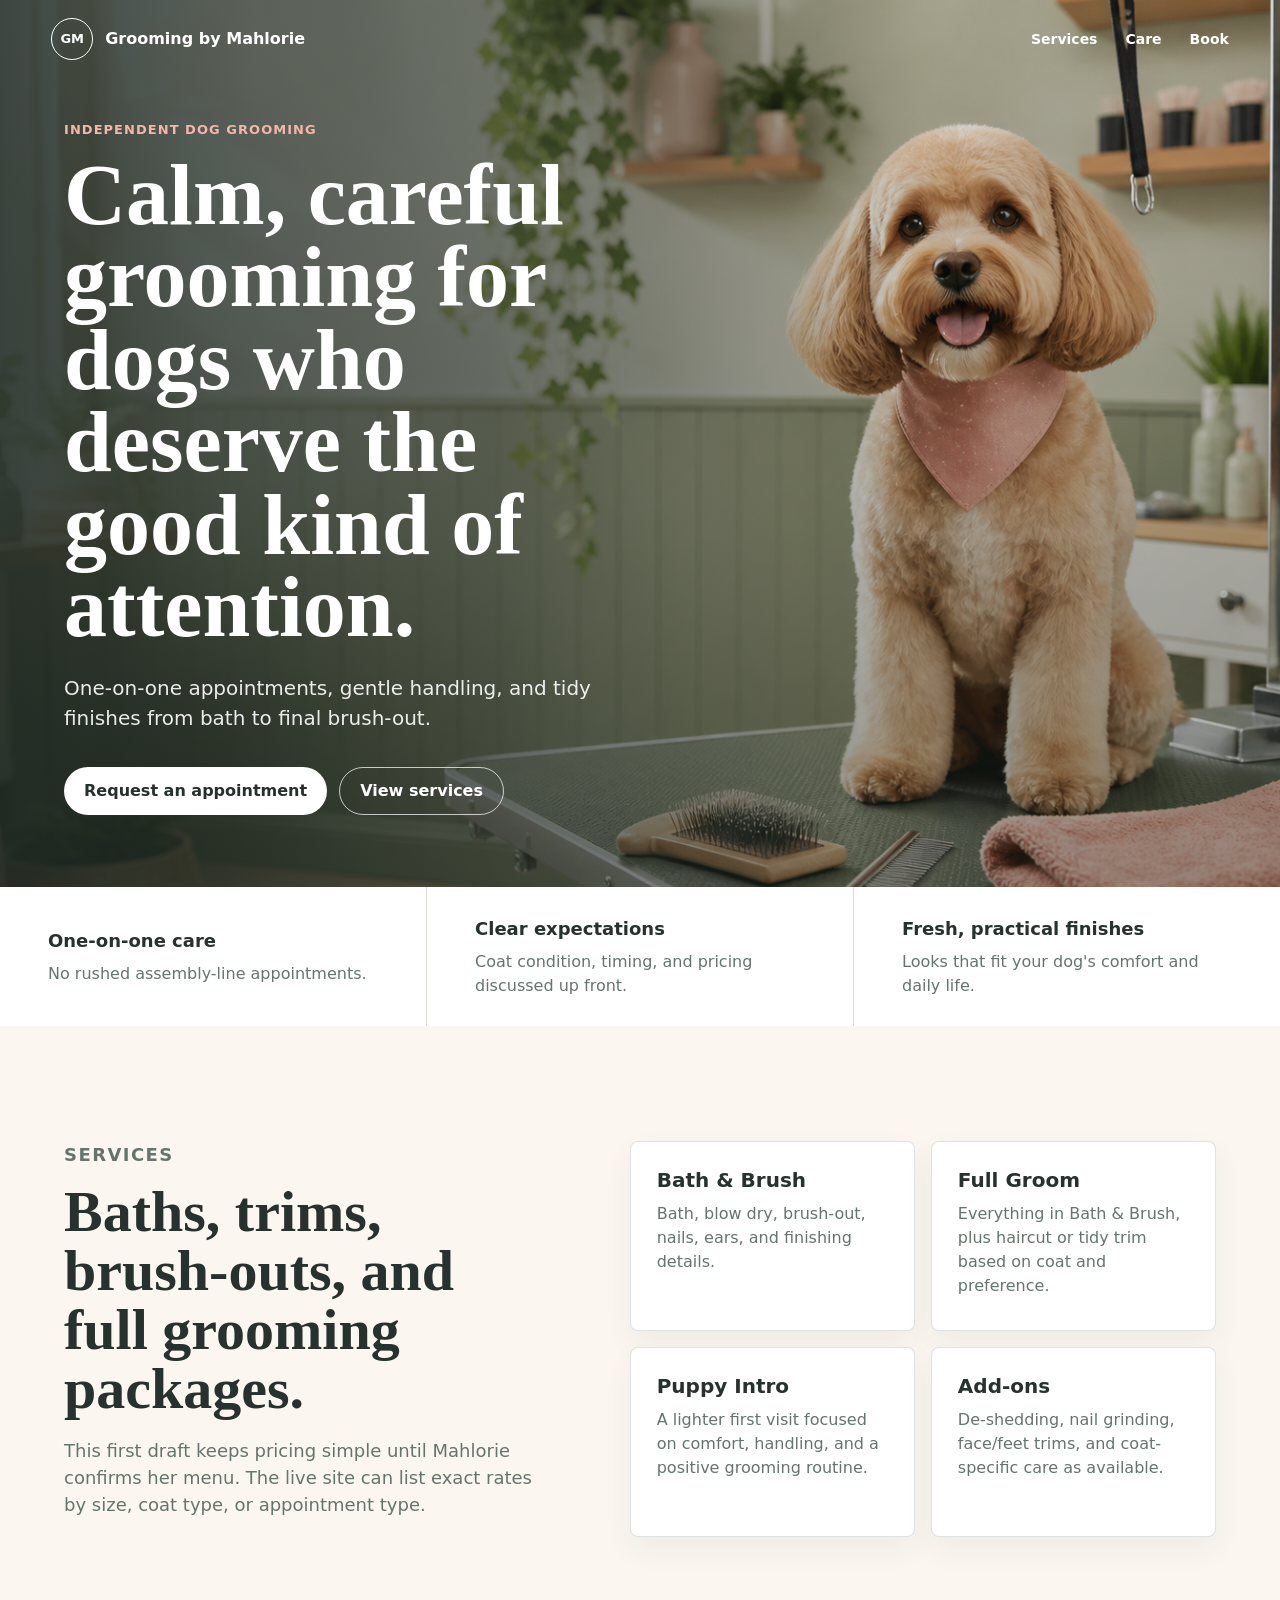
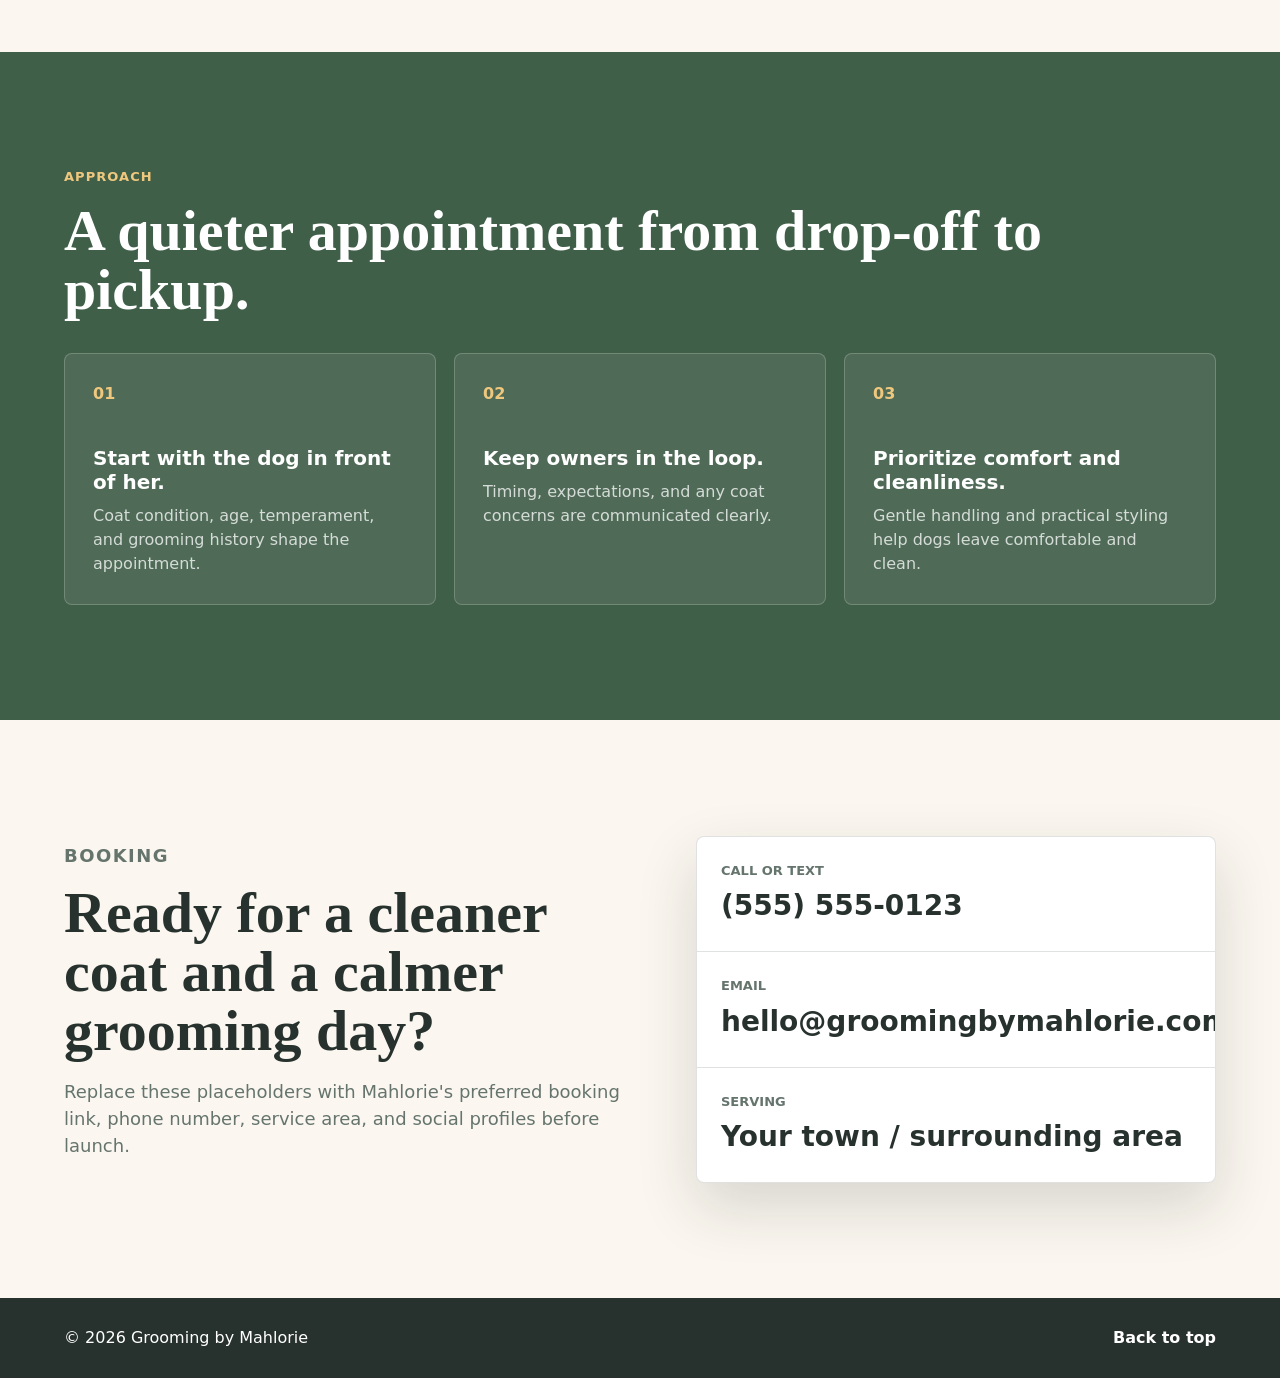
==== index.html @ b42f503f "Initial Grooming by Mahlorie site draft" ====
<!doctype html>
<html lang="en">
  <head>
    <meta charset="utf-8">
    <meta name="viewport" content="width=device-width, initial-scale=1">
    <title>Grooming by Mahlorie | Independent Dog Grooming</title>
    <meta
      name="description"
      content="Grooming by Mahlorie offers calm, one-on-one dog grooming with thoughtful care, clear communication, and fresh, tidy finishes."
    >
    <link rel="preload" href="assets/grooming-studio-hero.png" as="image">
    <link rel="stylesheet" href="styles.css">
  </head>
  <body>
    <header class="site-header" aria-label="Primary navigation">
      <a class="brand" href="#top" aria-label="Grooming by Mahlorie home">
        <span class="brand-mark">GM</span>
        <span>Grooming by Mahlorie</span>
      </a>
      <nav class="nav-links" aria-label="Site sections">
        <a href="#services">Services</a>
        <a href="#care">Care</a>
        <a href="#contact">Book</a>
      </nav>
    </header>

    <main id="top">
      <section class="hero" aria-labelledby="hero-title">
        <img class="hero-image" src="assets/grooming-studio-hero.png" alt="A freshly groomed dog in a bright grooming studio">
        <div class="hero-overlay" aria-hidden="true"></div>
        <div class="hero-content">
          <p class="eyebrow">Independent dog grooming</p>
          <h1 id="hero-title">Calm, careful grooming for dogs who deserve the good kind of attention.</h1>
          <p class="hero-copy">
            One-on-one appointments, gentle handling, and tidy finishes from bath to final brush-out.
          </p>
          <div class="hero-actions">
            <a class="button primary" href="#contact">Request an appointment</a>
            <a class="button secondary" href="#services">View services</a>
          </div>
        </div>
      </section>

      <section class="intro" aria-label="Business highlights">
        <div>
          <strong>One-on-one care</strong>
          <span>No rushed assembly-line appointments.</span>
        </div>
        <div>
          <strong>Clear expectations</strong>
          <span>Coat condition, timing, and pricing discussed up front.</span>
        </div>
        <div>
          <strong>Fresh, practical finishes</strong>
          <span>Looks that fit your dog's comfort and daily life.</span>
        </div>
      </section>

      <section class="section split" id="services" aria-labelledby="services-title">
        <div class="section-copy">
          <p class="eyebrow">Services</p>
          <h2 id="services-title">Baths, trims, brush-outs, and full grooming packages.</h2>
          <p>
            This first draft keeps pricing simple until Mahlorie confirms her menu. The live site can list
            exact rates by size, coat type, or appointment type.
          </p>
        </div>
        <div class="service-list" aria-label="Service options">
          <article>
            <h3>Bath & Brush</h3>
            <p>Bath, blow dry, brush-out, nails, ears, and finishing details.</p>
          </article>
          <article>
            <h3>Full Groom</h3>
            <p>Everything in Bath & Brush, plus haircut or tidy trim based on coat and preference.</p>
          </article>
          <article>
            <h3>Puppy Intro</h3>
            <p>A lighter first visit focused on comfort, handling, and a positive grooming routine.</p>
          </article>
          <article>
            <h3>Add-ons</h3>
            <p>De-shedding, nail grinding, face/feet trims, and coat-specific care as available.</p>
          </article>
        </div>
      </section>

      <section class="section care-band" id="care" aria-labelledby="care-title">
        <div>
          <p class="eyebrow">Approach</p>
          <h2 id="care-title">A quieter appointment from drop-off to pickup.</h2>
        </div>
        <div class="care-grid">
          <article>
            <span>01</span>
            <h3>Start with the dog in front of her.</h3>
            <p>Coat condition, age, temperament, and grooming history shape the appointment.</p>
          </article>
          <article>
            <span>02</span>
            <h3>Keep owners in the loop.</h3>
            <p>Timing, expectations, and any coat concerns are communicated clearly.</p>
          </article>
          <article>
            <span>03</span>
            <h3>Prioritize comfort and cleanliness.</h3>
            <p>Gentle handling and practical styling help dogs leave comfortable and clean.</p>
          </article>
        </div>
      </section>

      <section class="section contact-section" id="contact" aria-labelledby="contact-title">
        <div class="contact-copy">
          <p class="eyebrow">Booking</p>
          <h2 id="contact-title">Ready for a cleaner coat and a calmer grooming day?</h2>
          <p>
            Replace these placeholders with Mahlorie's preferred booking link, phone number, service area,
            and social profiles before launch.
          </p>
        </div>
        <div class="contact-panel">
          <a class="contact-link" href="tel:+15555550123">
            <span>Call or text</span>
            <strong>(555) 555-0123</strong>
          </a>
          <a class="contact-link" href="mailto:hello@groomingbymahlorie.com">
            <span>Email</span>
            <strong>hello@groomingbymahlorie.com</strong>
          </a>
          <div class="contact-link">
            <span>Serving</span>
            <strong>Your town / surrounding area</strong>
          </div>
        </div>
      </section>
    </main>

    <footer class="site-footer">
      <span>&copy; <span id="year"></span> Grooming by Mahlorie</span>
      <a href="#top">Back to top</a>
    </footer>

    <script src="script.js"></script>
  </body>
</html>
---- styles.css ----
:root {
  --ink: #27312d;
  --muted: #65746d;
  --paper: #fbf7f0;
  --panel: #ffffff;
  --sage: #708b75;
  --sage-dark: #405f49;
  --rose: #c98578;
  --gold: #d0a85f;
  --line: rgba(39, 49, 45, 0.14);
  --shadow: 0 24px 60px rgba(28, 39, 33, 0.16);
}

* {
  box-sizing: border-box;
}

html {
  scroll-behavior: smooth;
}

body {
  margin: 0;
  color: var(--ink);
  background: var(--paper);
  font-family: Inter, ui-sans-serif, system-ui, -apple-system, BlinkMacSystemFont, "Segoe UI", sans-serif;
  line-height: 1.5;
}

a {
  color: inherit;
}

.site-header {
  position: fixed;
  z-index: 10;
  top: 0;
  left: 0;
  right: 0;
  display: flex;
  align-items: center;
  justify-content: space-between;
  gap: 24px;
  padding: 18px clamp(18px, 4vw, 56px);
  color: #fff;
  transition: background 180ms ease, color 180ms ease, box-shadow 180ms ease;
}

.site-header.scrolled {
  color: var(--ink);
  background: rgba(251, 247, 240, 0.94);
  box-shadow: 0 10px 28px rgba(39, 49, 45, 0.08);
  backdrop-filter: blur(14px);
}

.brand {
  display: inline-flex;
  align-items: center;
  gap: 12px;
  min-width: 0;
  font-weight: 800;
  text-decoration: none;
}

.brand-mark {
  display: grid;
  width: 42px;
  height: 42px;
  place-items: center;
  border: 1px solid currentColor;
  border-radius: 50%;
  font-size: 13px;
  letter-spacing: 0;
}

.nav-links {
  display: flex;
  gap: clamp(12px, 3vw, 28px);
  font-size: 14px;
  font-weight: 700;
}

.nav-links a {
  text-decoration: none;
}

.hero {
  position: relative;
  display: grid;
  min-height: 88svh;
  overflow: hidden;
  align-items: center;
  padding: 120px clamp(18px, 5vw, 72px) 72px;
}

.hero-image,
.hero-overlay {
  position: absolute;
  inset: 0;
}

.hero-image {
  width: 100%;
  height: 100%;
  object-fit: cover;
}

.hero-overlay {
  background:
    linear-gradient(90deg, rgba(31, 42, 36, 0.86) 0%, rgba(31, 42, 36, 0.58) 38%, rgba(31, 42, 36, 0.08) 72%),
    linear-gradient(0deg, rgba(31, 42, 36, 0.36), rgba(31, 42, 36, 0.04));
}

.hero-content {
  position: relative;
  max-width: 690px;
  color: #fff;
}

.eyebrow {
  margin: 0 0 14px;
  color: var(--rose);
  font-size: 13px;
  font-weight: 900;
  letter-spacing: 0.08em;
  text-transform: uppercase;
}

.hero .eyebrow {
  color: #f3b7a8;
}

h1,
h2,
h3,
p {
  overflow-wrap: anywhere;
}

h1 {
  margin: 0;
  max-width: 12ch;
  font-family: Georgia, "Times New Roman", serif;
  font-size: clamp(46px, 8vw, 86px);
  line-height: 0.96;
  letter-spacing: 0;
}

h2 {
  margin: 0;
  font-family: Georgia, "Times New Roman", serif;
  font-size: clamp(34px, 5vw, 58px);
  line-height: 1.02;
  letter-spacing: 0;
}

h3 {
  margin: 0 0 10px;
  font-size: 20px;
  line-height: 1.2;
}

.hero-copy {
  max-width: 540px;
  margin: 24px 0 0;
  color: rgba(255, 255, 255, 0.9);
  font-size: 20px;
}

.hero-actions {
  display: flex;
  flex-wrap: wrap;
  gap: 12px;
  margin-top: 34px;
}

.button {
  display: inline-flex;
  min-height: 48px;
  align-items: center;
  justify-content: center;
  border-radius: 999px;
  padding: 0 20px;
  font-weight: 900;
  text-decoration: none;
}

.button.primary {
  color: #26312d;
  background: #fff;
}

.button.secondary {
  border: 1px solid rgba(255, 255, 255, 0.72);
  color: #fff;
}

.intro {
  display: grid;
  grid-template-columns: repeat(3, 1fr);
  gap: 1px;
  background: var(--line);
}

.intro div {
  display: grid;
  gap: 8px;
  min-height: 138px;
  align-content: center;
  padding: 28px clamp(18px, 4vw, 48px);
  background: var(--panel);
}

.intro strong {
  font-size: 18px;
}

.intro span {
  color: var(--muted);
}

.section {
  padding: clamp(64px, 9vw, 120px) clamp(18px, 5vw, 72px);
}

.split {
  display: grid;
  grid-template-columns: minmax(0, 0.9fr) minmax(320px, 1.1fr);
  gap: clamp(34px, 7vw, 86px);
  align-items: start;
}

.section-copy {
  position: sticky;
  top: 110px;
}

.section-copy p,
.contact-copy p {
  max-width: 620px;
  color: var(--muted);
  font-size: 18px;
}

.service-list {
  display: grid;
  grid-template-columns: repeat(2, minmax(0, 1fr));
  gap: 16px;
}

.service-list article {
  min-height: 190px;
  padding: 26px;
  border: 1px solid var(--line);
  border-radius: 8px;
  background: #fff;
  box-shadow: 0 12px 30px rgba(39, 49, 45, 0.06);
}

.service-list p,
.care-grid p {
  margin: 0;
  color: var(--muted);
}

.care-band {
  color: #fff;
  background: var(--sage-dark);
}

.care-band .eyebrow {
  color: #f0c87d;
}

.care-grid {
  display: grid;
  grid-template-columns: repeat(3, minmax(0, 1fr));
  gap: 18px;
  margin-top: 34px;
}

.care-grid article {
  min-height: 240px;
  padding: 28px;
  border: 1px solid rgba(255, 255, 255, 0.2);
  border-radius: 8px;
  background: rgba(255, 255, 255, 0.08);
}

.care-grid span {
  display: block;
  margin-bottom: 40px;
  color: #f0c87d;
  font-weight: 900;
}

.care-grid p {
  color: rgba(255, 255, 255, 0.76);
}

.contact-section {
  display: grid;
  grid-template-columns: minmax(0, 1fr) minmax(320px, 520px);
  gap: clamp(28px, 6vw, 74px);
  align-items: center;
}

.contact-panel {
  display: grid;
  overflow: hidden;
  border: 1px solid var(--line);
  border-radius: 8px;
  background: #fff;
  box-shadow: var(--shadow);
}

.contact-link {
  display: grid;
  gap: 5px;
  padding: 24px;
  text-decoration: none;
}

.contact-link + .contact-link {
  border-top: 1px solid var(--line);
}

.contact-link span {
  color: var(--muted);
  font-size: 13px;
  font-weight: 900;
  text-transform: uppercase;
}

.contact-link strong {
  font-size: clamp(20px, 3vw, 28px);
}

.site-footer {
  display: flex;
  justify-content: space-between;
  gap: 18px;
  padding: 28px clamp(18px, 5vw, 72px);
  color: #fff;
  background: var(--ink);
}

.site-footer a {
  font-weight: 800;
  text-decoration: none;
}

@media (max-width: 820px) {
  .site-header {
    align-items: flex-start;
  }

  .brand span:last-child {
    max-width: 170px;
  }

  .nav-links {
    gap: 12px;
  }

  .hero {
    min-height: 84svh;
  }

  .hero-overlay {
    background: linear-gradient(90deg, rgba(31, 42, 36, 0.9), rgba(31, 42, 36, 0.45));
  }

  h1 {
    max-width: 10ch;
  }

  .intro,
  .split,
  .service-list,
  .care-grid,
  .contact-section {
    grid-template-columns: 1fr;
  }

  .section-copy {
    position: static;
  }
}

@media (max-width: 560px) {
  .site-header {
    padding: 14px 16px;
  }

  .nav-links {
    display: none;
  }

  .hero {
    padding: 112px 18px 54px;
  }

  .hero-copy {
    font-size: 18px;
  }

  .button {
    width: 100%;
  }

  .intro div,
  .section,
  .service-list article,
  .care-grid article,
  .contact-link {
    padding-left: 18px;
    padding-right: 18px;
  }

  .site-footer {
    flex-direction: column;
  }
}
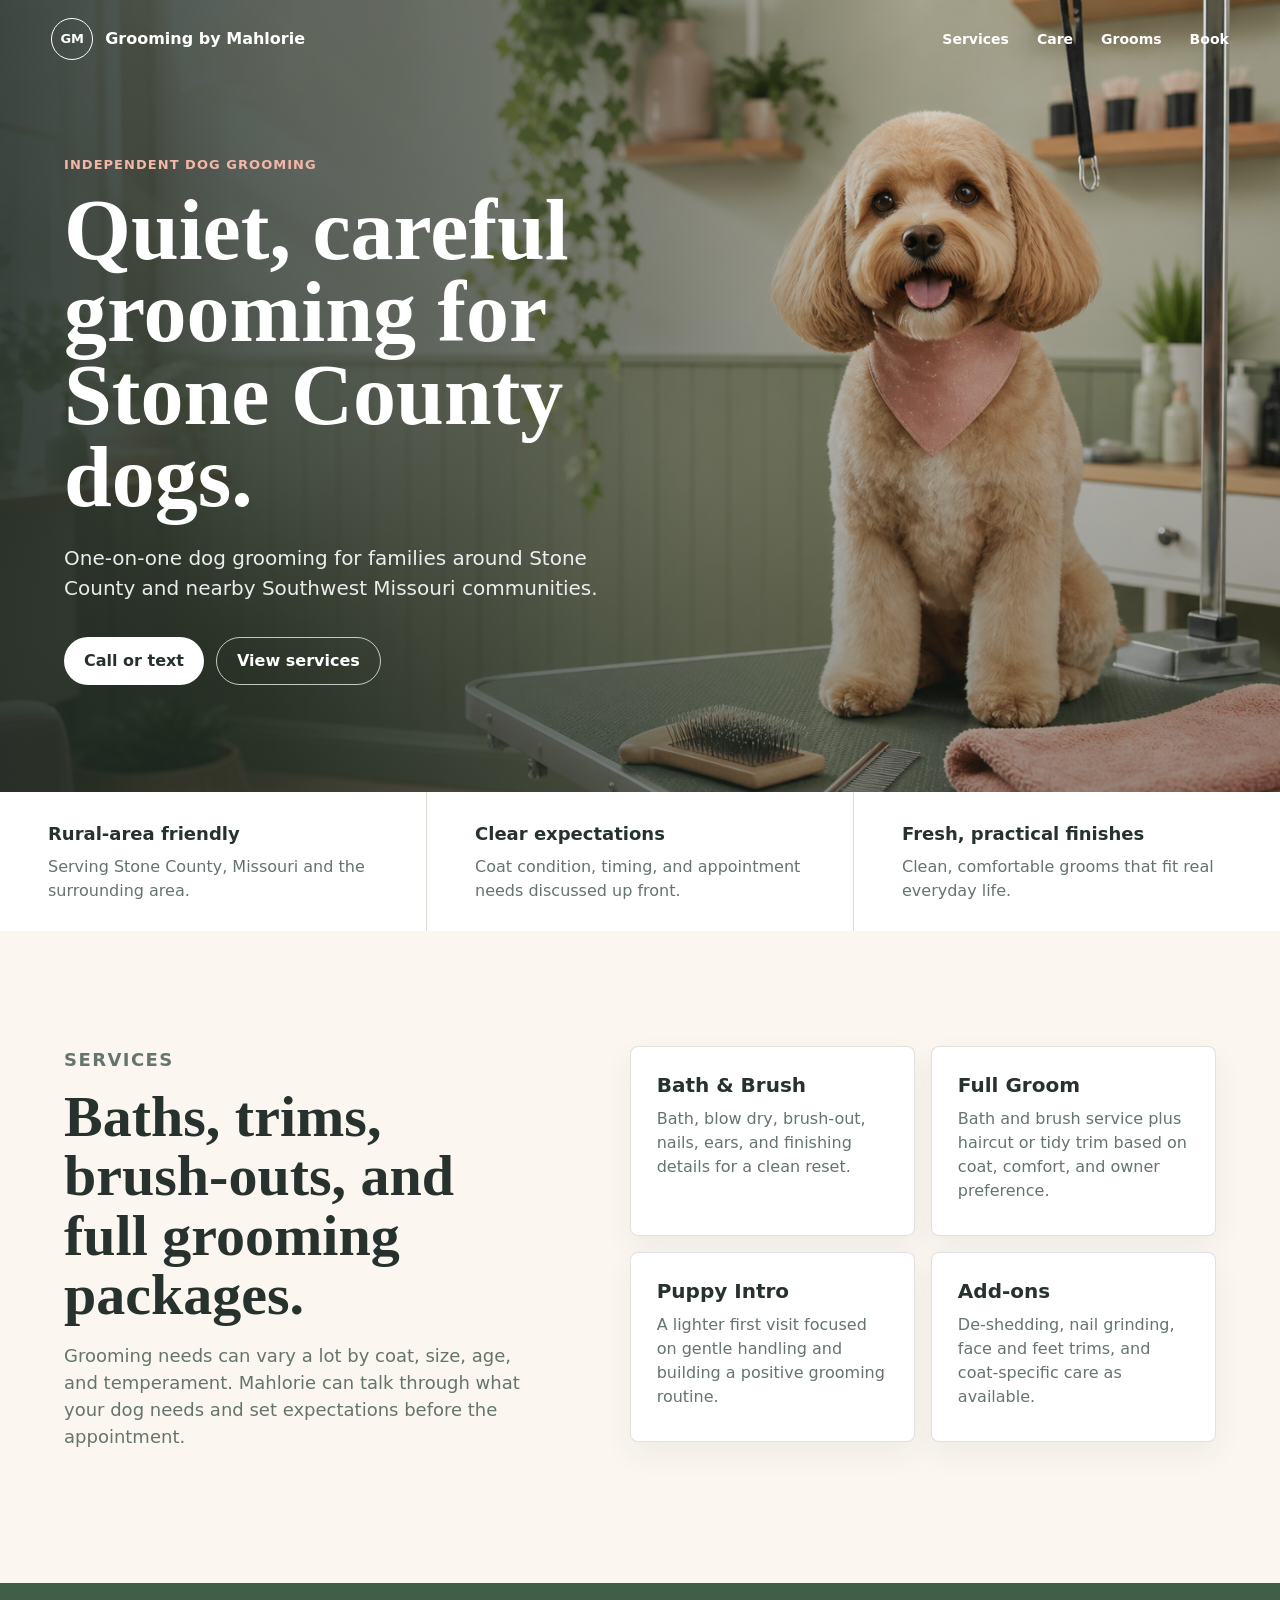
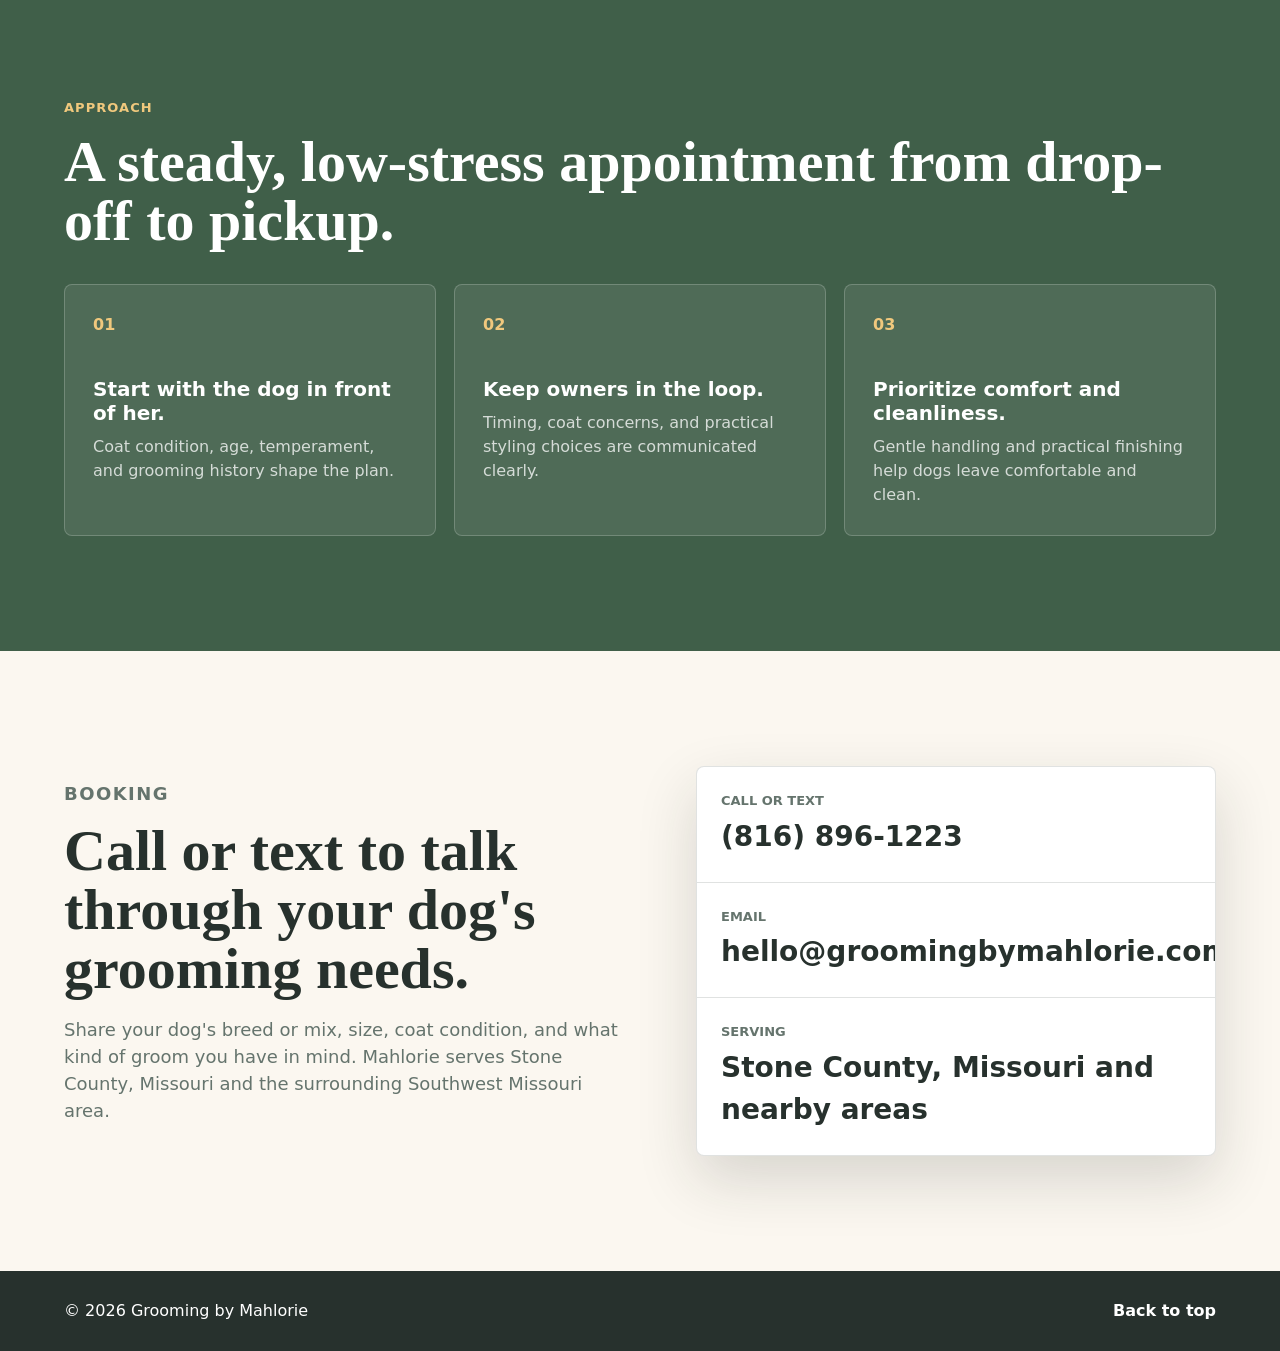
==== commit 0e58d6e7: "Localize grooming site copy and add gallery page" ====
--- a/index.html
+++ b/index.html
@@ -6,7 +6,7 @@
     <title>Grooming by Mahlorie | Independent Dog Grooming</title>
     <meta
       name="description"
-      content="Grooming by Mahlorie offers calm, one-on-one dog grooming with thoughtful care, clear communication, and fresh, tidy finishes."
+      content="Grooming by Mahlorie offers calm, one-on-one dog grooming for Stone County, Missouri and the surrounding Southwest Missouri area."
     >
     <link rel="preload" href="assets/grooming-studio-hero.png" as="image">
     <link rel="stylesheet" href="styles.css">
@@ -20,6 +20,7 @@
       <nav class="nav-links" aria-label="Site sections">
         <a href="#services">Services</a>
         <a href="#care">Care</a>
+        <a href="gallery.html">Grooms</a>
         <a href="#contact">Book</a>
       </nav>
     </header>
@@ -30,12 +31,12 @@
         <div class="hero-overlay" aria-hidden="true"></div>
         <div class="hero-content">
           <p class="eyebrow">Independent dog grooming</p>
-          <h1 id="hero-title">Calm, careful grooming for dogs who deserve the good kind of attention.</h1>
+          <h1 id="hero-title">Quiet, careful grooming for Stone County dogs.</h1>
           <p class="hero-copy">
-            One-on-one appointments, gentle handling, and tidy finishes from bath to final brush-out.
+            One-on-one dog grooming for families around Stone County and nearby Southwest Missouri communities.
           </p>
           <div class="hero-actions">
-            <a class="button primary" href="#contact">Request an appointment</a>
+            <a class="button primary" href="tel:+18168961223">Call or text</a>
             <a class="button secondary" href="#services">View services</a>
           </div>
         </div>
@@ -43,16 +44,16 @@
 
       <section class="intro" aria-label="Business highlights">
         <div>
-          <strong>One-on-one care</strong>
-          <span>No rushed assembly-line appointments.</span>
+          <strong>Rural-area friendly</strong>
+          <span>Serving Stone County, Missouri and the surrounding area.</span>
         </div>
         <div>
           <strong>Clear expectations</strong>
-          <span>Coat condition, timing, and pricing discussed up front.</span>
+          <span>Coat condition, timing, and appointment needs discussed up front.</span>
         </div>
         <div>
           <strong>Fresh, practical finishes</strong>
-          <span>Looks that fit your dog's comfort and daily life.</span>
+          <span>Clean, comfortable grooms that fit real everyday life.</span>
         </div>
       </section>
 
@@ -61,26 +62,26 @@
           <p class="eyebrow">Services</p>
           <h2 id="services-title">Baths, trims, brush-outs, and full grooming packages.</h2>
           <p>
-            This first draft keeps pricing simple until Mahlorie confirms her menu. The live site can list
-            exact rates by size, coat type, or appointment type.
+            Grooming needs can vary a lot by coat, size, age, and temperament. Mahlorie can talk through
+            what your dog needs and set expectations before the appointment.
           </p>
         </div>
         <div class="service-list" aria-label="Service options">
           <article>
             <h3>Bath & Brush</h3>
-            <p>Bath, blow dry, brush-out, nails, ears, and finishing details.</p>
+            <p>Bath, blow dry, brush-out, nails, ears, and finishing details for a clean reset.</p>
           </article>
           <article>
             <h3>Full Groom</h3>
-            <p>Everything in Bath & Brush, plus haircut or tidy trim based on coat and preference.</p>
+            <p>Bath and brush service plus haircut or tidy trim based on coat, comfort, and owner preference.</p>
           </article>
           <article>
             <h3>Puppy Intro</h3>
-            <p>A lighter first visit focused on comfort, handling, and a positive grooming routine.</p>
+            <p>A lighter first visit focused on gentle handling and building a positive grooming routine.</p>
           </article>
           <article>
             <h3>Add-ons</h3>
-            <p>De-shedding, nail grinding, face/feet trims, and coat-specific care as available.</p>
+            <p>De-shedding, nail grinding, face and feet trims, and coat-specific care as available.</p>
           </article>
         </div>
       </section>
@@ -88,23 +89,23 @@
       <section class="section care-band" id="care" aria-labelledby="care-title">
         <div>
           <p class="eyebrow">Approach</p>
-          <h2 id="care-title">A quieter appointment from drop-off to pickup.</h2>
+          <h2 id="care-title">A steady, low-stress appointment from drop-off to pickup.</h2>
         </div>
         <div class="care-grid">
           <article>
             <span>01</span>
             <h3>Start with the dog in front of her.</h3>
-            <p>Coat condition, age, temperament, and grooming history shape the appointment.</p>
+            <p>Coat condition, age, temperament, and grooming history shape the plan.</p>
           </article>
           <article>
             <span>02</span>
             <h3>Keep owners in the loop.</h3>
-            <p>Timing, expectations, and any coat concerns are communicated clearly.</p>
+            <p>Timing, coat concerns, and practical styling choices are communicated clearly.</p>
           </article>
           <article>
             <span>03</span>
             <h3>Prioritize comfort and cleanliness.</h3>
-            <p>Gentle handling and practical styling help dogs leave comfortable and clean.</p>
+            <p>Gentle handling and practical finishing help dogs leave comfortable and clean.</p>
           </article>
         </div>
       </section>
@@ -112,16 +113,16 @@
       <section class="section contact-section" id="contact" aria-labelledby="contact-title">
         <div class="contact-copy">
           <p class="eyebrow">Booking</p>
-          <h2 id="contact-title">Ready for a cleaner coat and a calmer grooming day?</h2>
+          <h2 id="contact-title">Call or text to talk through your dog's grooming needs.</h2>
           <p>
-            Replace these placeholders with Mahlorie's preferred booking link, phone number, service area,
-            and social profiles before launch.
+            Share your dog's breed or mix, size, coat condition, and what kind of groom you have in mind.
+            Mahlorie serves Stone County, Missouri and the surrounding Southwest Missouri area.
           </p>
         </div>
         <div class="contact-panel">
-          <a class="contact-link" href="tel:+15555550123">
+          <a class="contact-link" href="tel:+18168961223">
             <span>Call or text</span>
-            <strong>(555) 555-0123</strong>
+            <strong>(816) 896-1223</strong>
           </a>
           <a class="contact-link" href="mailto:hello@groomingbymahlorie.com">
             <span>Email</span>
@@ -129,7 +130,7 @@
           </a>
           <div class="contact-link">
             <span>Serving</span>
-            <strong>Your town / surrounding area</strong>
+            <strong>Stone County, Missouri and nearby areas</strong>
           </div>
         </div>
       </section>
--- a/styles.css
+++ b/styles.css
@@ -53,6 +53,13 @@
   backdrop-filter: blur(14px);
 }
 
+.page-header-nav {
+  position: sticky;
+  color: var(--ink);
+  background: rgba(251, 247, 240, 0.96);
+  box-shadow: 0 10px 28px rgba(39, 49, 45, 0.08);
+}
+
 .brand {
   display: inline-flex;
   align-items: center;
@@ -336,6 +343,57 @@
   font-size: clamp(20px, 3vw, 28px);
 }
 
+.page-hero {
+  padding: clamp(78px, 10vw, 132px) clamp(18px, 5vw, 72px) clamp(48px, 7vw, 86px);
+  background: #fff;
+}
+
+.page-hero h1 {
+  max-width: 13ch;
+  color: var(--ink);
+}
+
+.page-hero p {
+  max-width: 720px;
+  margin: 24px 0 0;
+  color: var(--muted);
+  font-size: 20px;
+}
+
+.gallery-section {
+  display: grid;
+  grid-template-columns: repeat(3, minmax(0, 1fr));
+  gap: 18px;
+}
+
+.gallery-placeholder {
+  min-height: 330px;
+  padding: 28px;
+  border: 1px solid var(--line);
+  border-radius: 8px;
+  background:
+    linear-gradient(145deg, rgba(112, 139, 117, 0.12), rgba(208, 168, 95, 0.12)),
+    #fff;
+  box-shadow: 0 12px 30px rgba(39, 49, 45, 0.06);
+}
+
+.gallery-placeholder span {
+  display: block;
+  margin-bottom: 92px;
+  color: var(--rose);
+  font-weight: 900;
+}
+
+.gallery-placeholder h2 {
+  font-family: Inter, ui-sans-serif, system-ui, -apple-system, BlinkMacSystemFont, "Segoe UI", sans-serif;
+  font-size: 24px;
+  line-height: 1.18;
+}
+
+.gallery-placeholder p {
+  color: var(--muted);
+}
+
 .site-footer {
   display: flex;
   justify-content: space-between;
@@ -379,7 +437,8 @@
   .split,
   .service-list,
   .care-grid,
-  .contact-section {
+  .contact-section,
+  .gallery-section {
     grid-template-columns: 1fr;
   }
 
@@ -413,6 +472,7 @@
   .section,
   .service-list article,
   .care-grid article,
+  .gallery-placeholder,
   .contact-link {
     padding-left: 18px;
     padding-right: 18px;
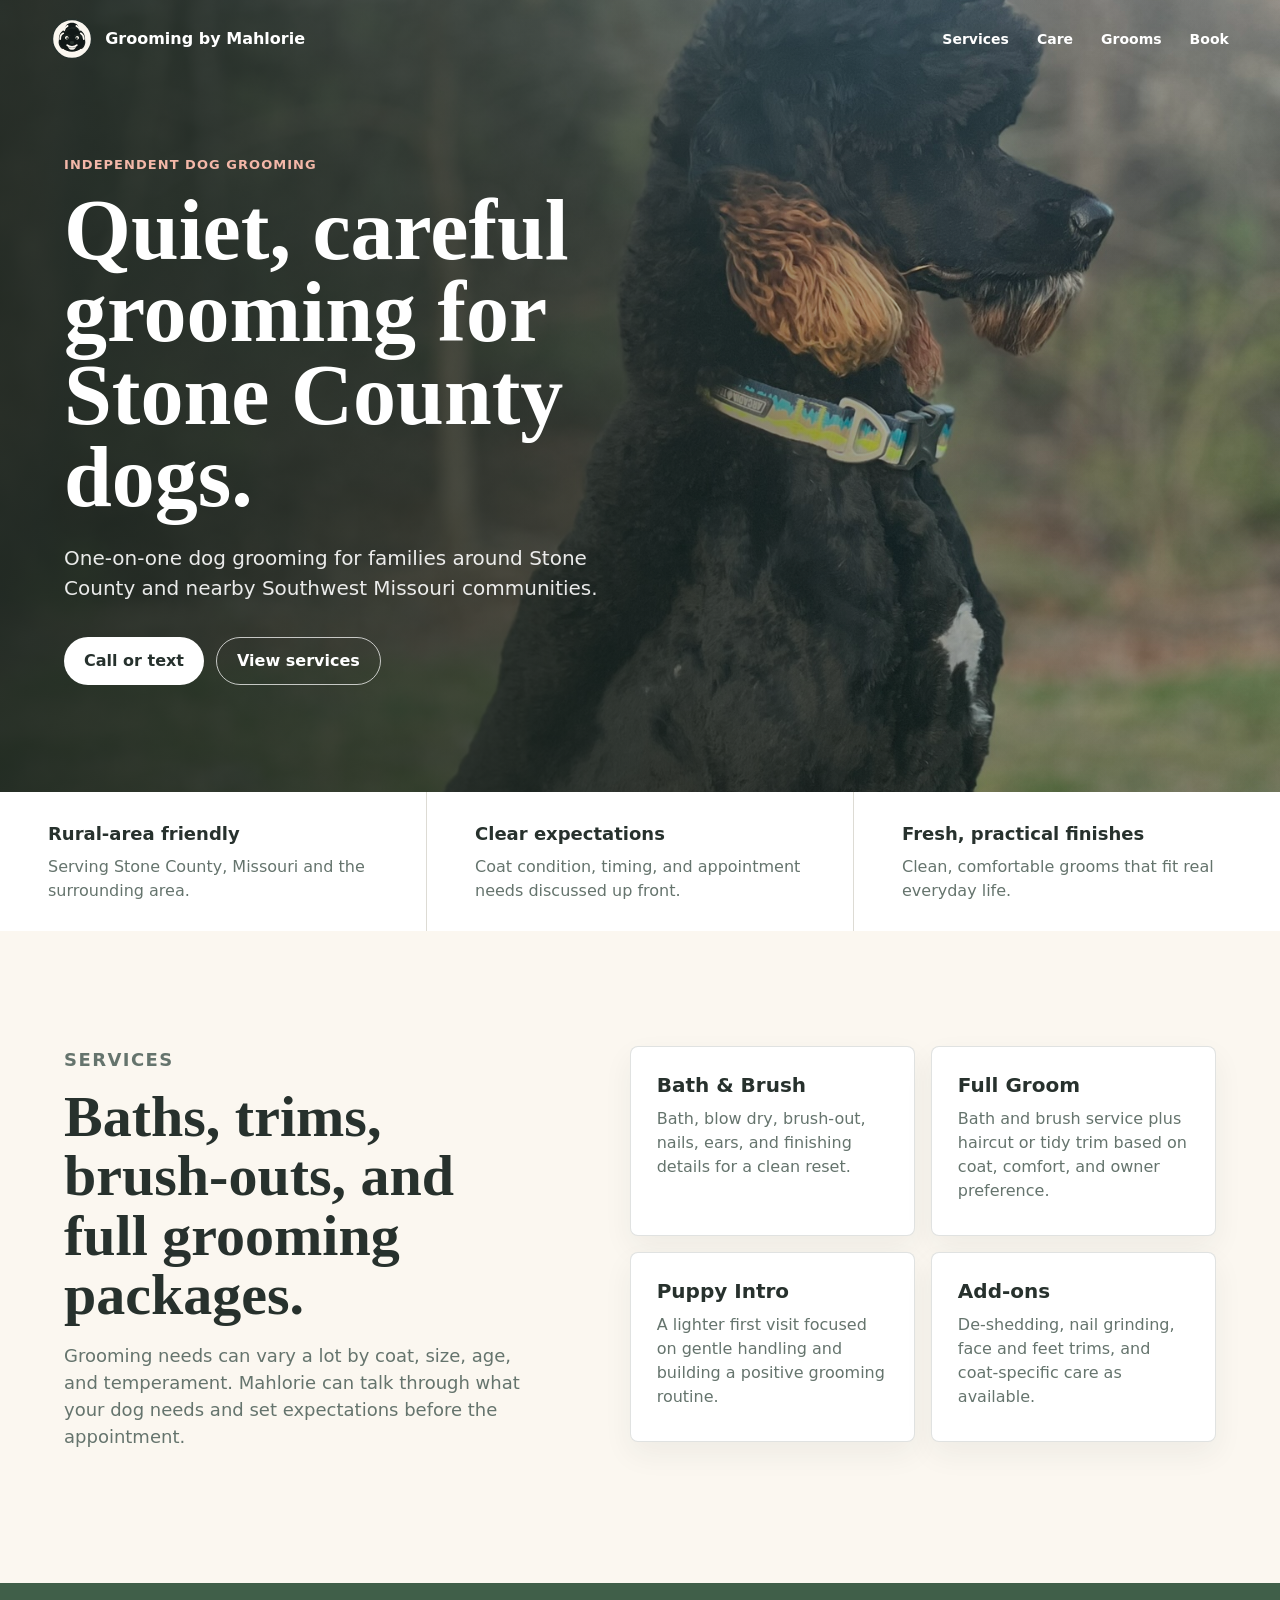
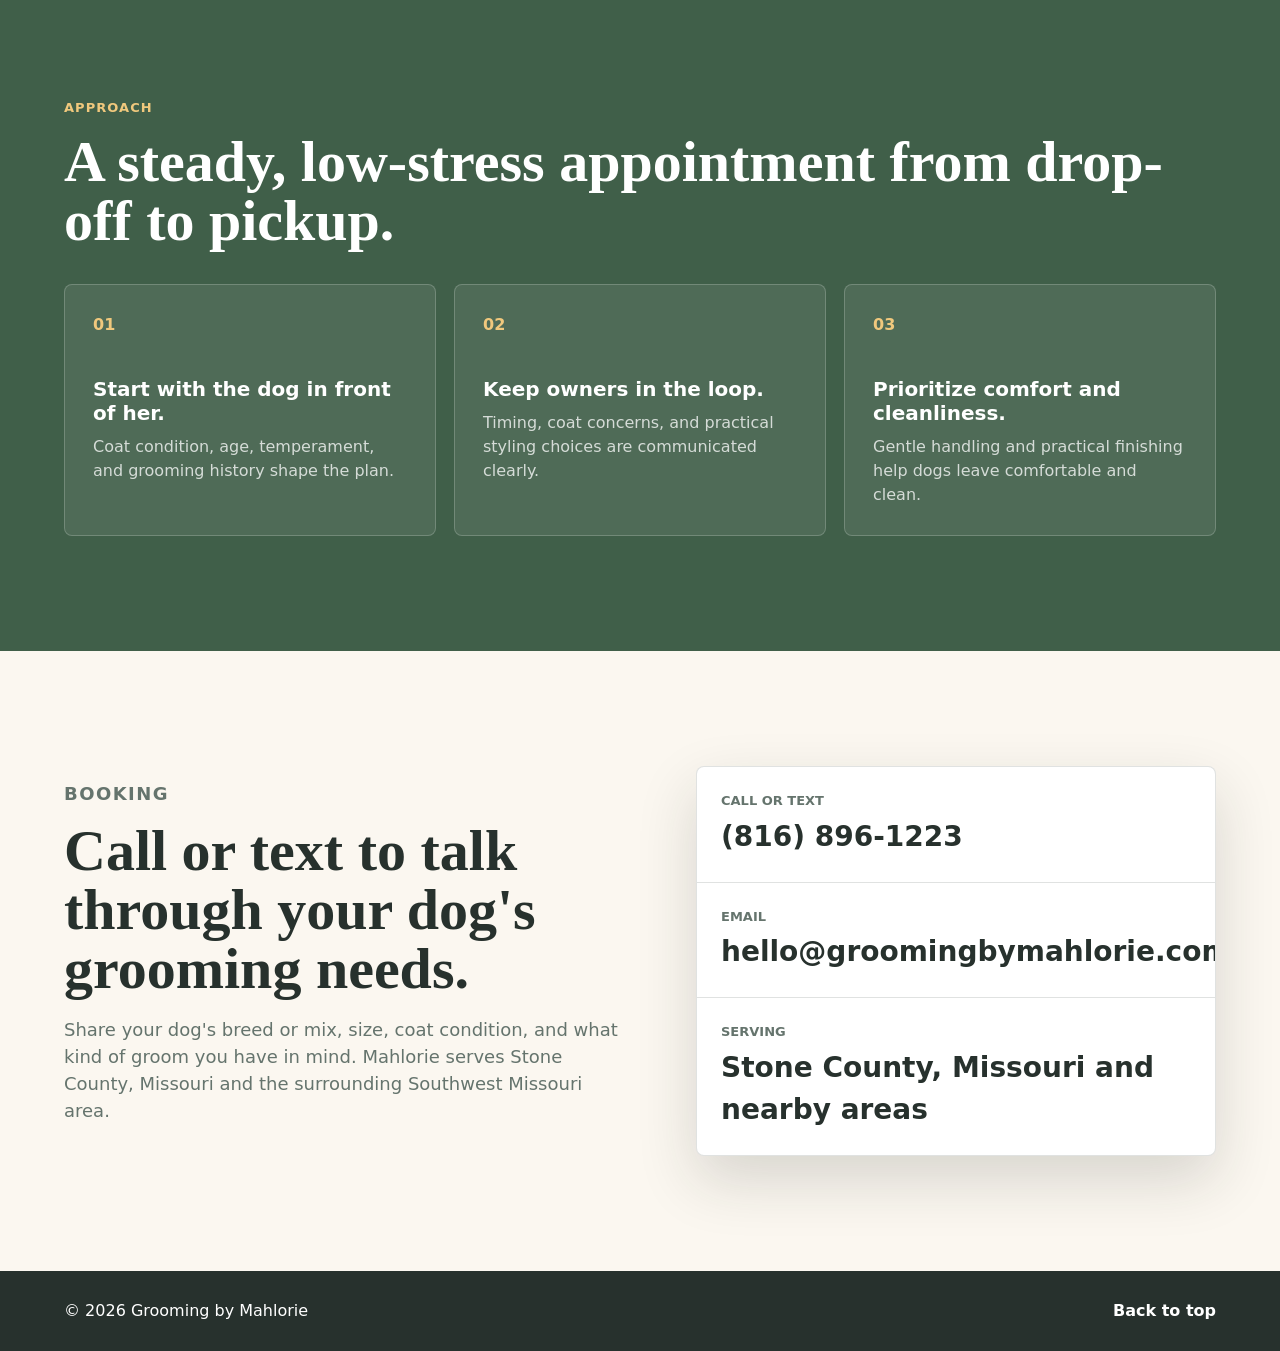
==== commit 956699ec: "Add Bo-inspired branding and starter gallery" ====
--- a/index.html
+++ b/index.html
@@ -8,13 +8,13 @@
       name="description"
       content="Grooming by Mahlorie offers calm, one-on-one dog grooming for Stone County, Missouri and the surrounding Southwest Missouri area."
     >
-    <link rel="preload" href="assets/grooming-studio-hero.png" as="image">
+    <link rel="preload" href="assets/photos/hero/bo-hero.jpeg" as="image">
     <link rel="stylesheet" href="styles.css">
   </head>
   <body>
     <header class="site-header" aria-label="Primary navigation">
       <a class="brand" href="#top" aria-label="Grooming by Mahlorie home">
-        <span class="brand-mark">GM</span>
+        <img class="brand-mark" src="assets/bo-mark.svg" alt="" width="48" height="48">
         <span>Grooming by Mahlorie</span>
       </a>
       <nav class="nav-links" aria-label="Site sections">
@@ -27,7 +27,7 @@
 
     <main id="top">
       <section class="hero" aria-labelledby="hero-title">
-        <img class="hero-image" src="assets/grooming-studio-hero.png" alt="A freshly groomed dog in a bright grooming studio">
+        <img class="hero-image bo-hero-image" src="assets/photos/hero/bo-hero.jpeg" alt="Bo, a black doodle with tan ears and a white beard, sitting outdoors">
         <div class="hero-overlay" aria-hidden="true"></div>
         <div class="hero-content">
           <p class="eyebrow">Independent dog grooming</p>
--- a/styles.css
+++ b/styles.css
@@ -70,14 +70,10 @@
 }
 
 .brand-mark {
-  display: grid;
   width: 42px;
   height: 42px;
-  place-items: center;
-  border: 1px solid currentColor;
+  display: block;
   border-radius: 50%;
-  font-size: 13px;
-  letter-spacing: 0;
 }
 
 .nav-links {
@@ -112,10 +108,14 @@
   object-fit: cover;
 }
 
+.bo-hero-image {
+  object-position: 68% 28%;
+}
+
 .hero-overlay {
   background:
-    linear-gradient(90deg, rgba(31, 42, 36, 0.86) 0%, rgba(31, 42, 36, 0.58) 38%, rgba(31, 42, 36, 0.08) 72%),
-    linear-gradient(0deg, rgba(31, 42, 36, 0.36), rgba(31, 42, 36, 0.04));
+    linear-gradient(90deg, rgba(28, 37, 31, 0.9) 0%, rgba(28, 37, 31, 0.7) 38%, rgba(28, 37, 31, 0.2) 72%),
+    linear-gradient(0deg, rgba(28, 37, 31, 0.34), rgba(28, 37, 31, 0.04));
 }
 
 .hero-content {
@@ -362,35 +362,48 @@
 
 .gallery-section {
   display: grid;
-  grid-template-columns: repeat(3, minmax(0, 1fr));
+  grid-template-columns: repeat(4, minmax(0, 1fr));
   gap: 18px;
 }
 
-.gallery-placeholder {
-  min-height: 330px;
-  padding: 28px;
+.gallery-card {
+  overflow: hidden;
   border: 1px solid var(--line);
   border-radius: 8px;
-  background:
-    linear-gradient(145deg, rgba(112, 139, 117, 0.12), rgba(208, 168, 95, 0.12)),
-    #fff;
+  background: #fff;
   box-shadow: 0 12px 30px rgba(39, 49, 45, 0.06);
 }
 
-.gallery-placeholder span {
+.gallery-card img {
   display: block;
-  margin-bottom: 92px;
+  width: 100%;
+  aspect-ratio: 4 / 5;
+  object-fit: cover;
+  object-position: center;
+}
+
+.gallery-card div {
+  padding: 22px;
+}
+
+.gallery-card span {
+  display: block;
+  margin-bottom: 10px;
   color: var(--rose);
+  font-size: 12px;
   font-weight: 900;
-}
-
-.gallery-placeholder h2 {
+  text-transform: uppercase;
+}
+
+.gallery-card h2 {
+  margin: 0 0 10px;
   font-family: Inter, ui-sans-serif, system-ui, -apple-system, BlinkMacSystemFont, "Segoe UI", sans-serif;
   font-size: 24px;
   line-height: 1.18;
 }
 
-.gallery-placeholder p {
+.gallery-card p {
+  margin: 0;
   color: var(--muted);
 }
 
@@ -426,7 +439,11 @@
   }
 
   .hero-overlay {
-    background: linear-gradient(90deg, rgba(31, 42, 36, 0.9), rgba(31, 42, 36, 0.45));
+    background: linear-gradient(90deg, rgba(28, 37, 31, 0.92), rgba(28, 37, 31, 0.55));
+  }
+
+  .bo-hero-image {
+    object-position: 58% 50%;
   }
 
   h1 {
@@ -472,7 +489,7 @@
   .section,
   .service-list article,
   .care-grid article,
-  .gallery-placeholder,
+  .gallery-card div,
   .contact-link {
     padding-left: 18px;
     padding-right: 18px;
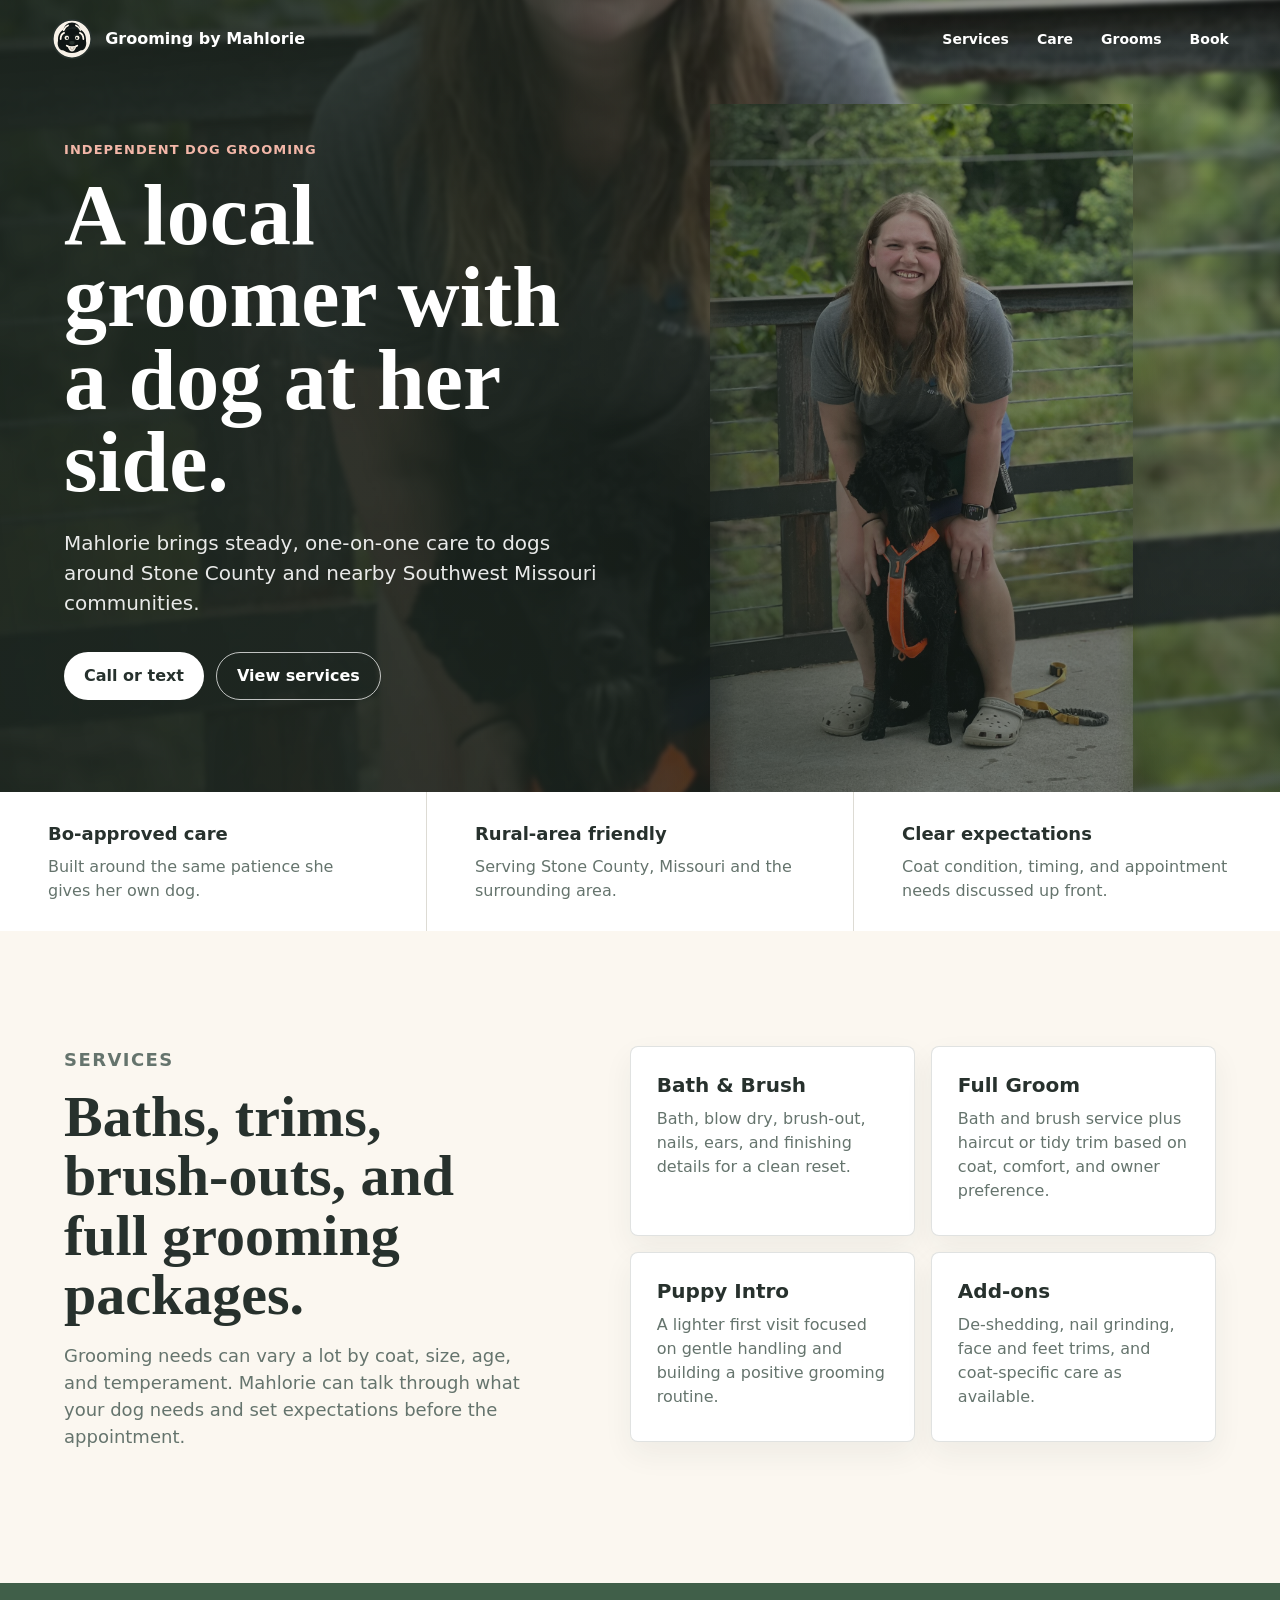
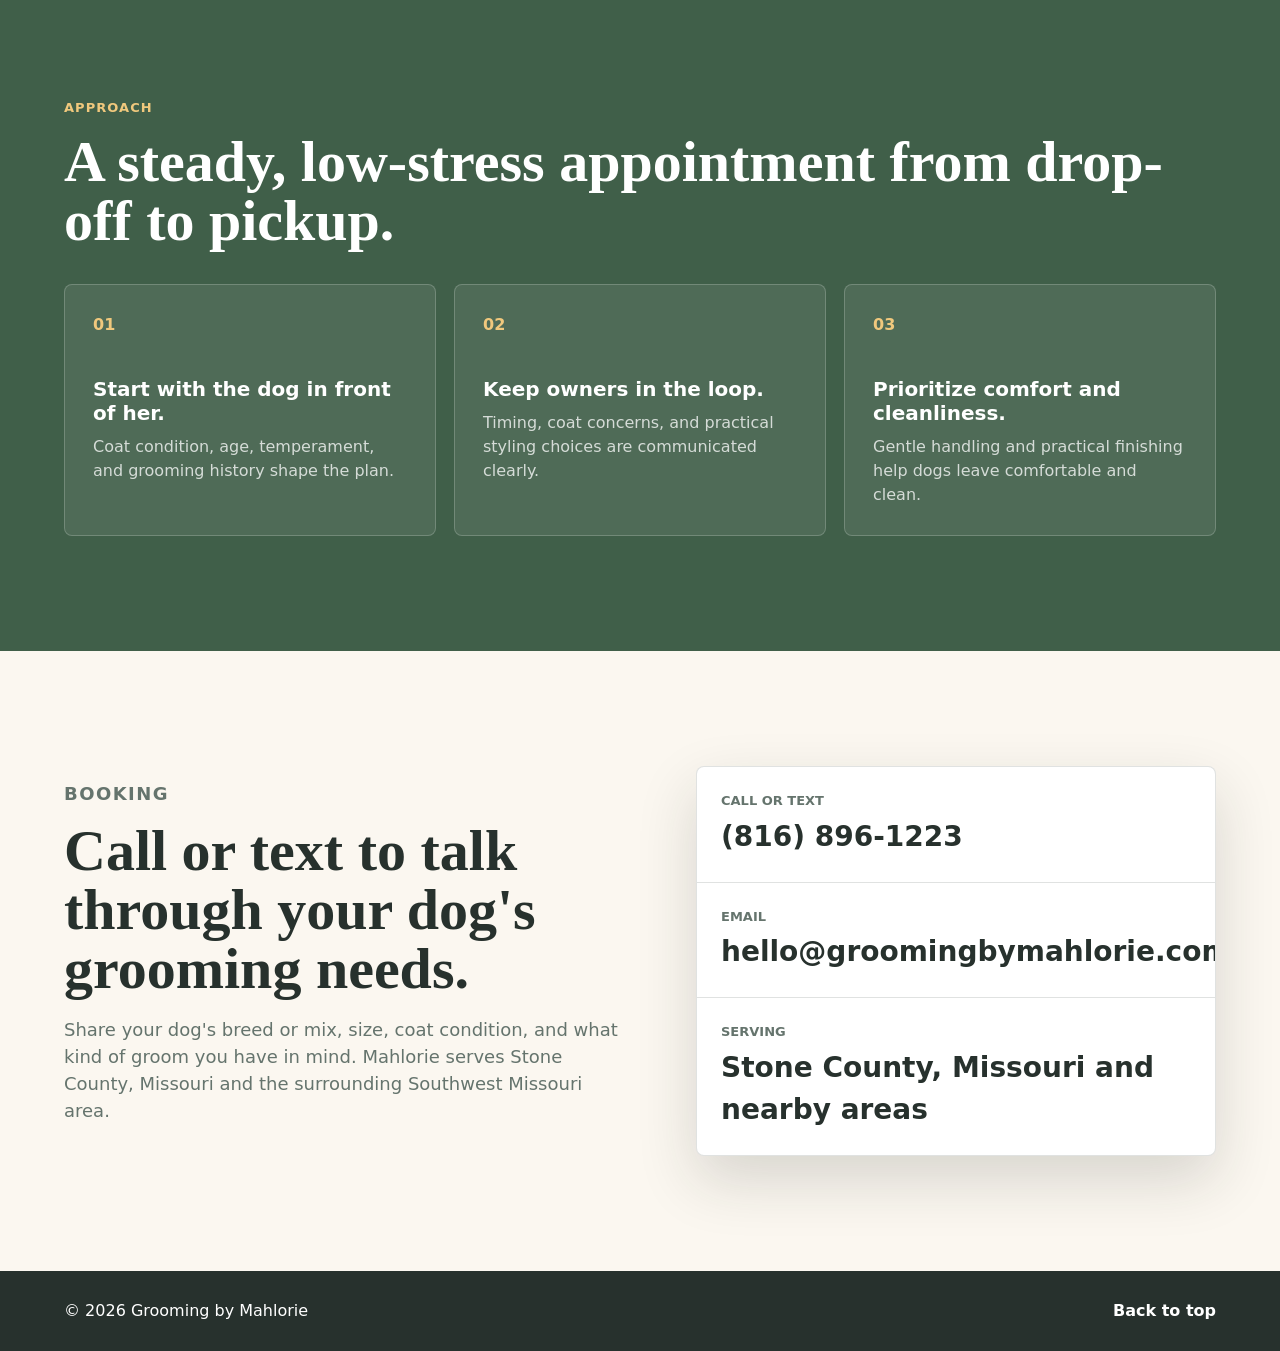
==== commit 5daf3184: "Refresh Bo hero gallery and logo concept" ====
--- a/index.html
+++ b/index.html
@@ -8,7 +8,7 @@
       name="description"
       content="Grooming by Mahlorie offers calm, one-on-one dog grooming for Stone County, Missouri and the surrounding Southwest Missouri area."
     >
-    <link rel="preload" href="assets/photos/hero/bo-hero.jpeg" as="image">
+    <link rel="preload" href="assets/photos/hero/mahlorie-bo-hero.jpeg" as="image">
     <link rel="stylesheet" href="styles.css">
   </head>
   <body>
@@ -27,13 +27,14 @@
 
     <main id="top">
       <section class="hero" aria-labelledby="hero-title">
-        <img class="hero-image bo-hero-image" src="assets/photos/hero/bo-hero.jpeg" alt="Bo, a black doodle with tan ears and a white beard, sitting outdoors">
+        <img class="hero-image bo-hero-image" src="assets/photos/hero/mahlorie-bo-hero.jpeg" alt="Mahlorie smiling with Bo, her black doodle sidekick, outdoors">
+        <img class="hero-focus-image" src="assets/photos/hero/mahlorie-bo-hero.jpeg" alt="" aria-hidden="true">
         <div class="hero-overlay" aria-hidden="true"></div>
         <div class="hero-content">
           <p class="eyebrow">Independent dog grooming</p>
-          <h1 id="hero-title">Quiet, careful grooming for Stone County dogs.</h1>
+          <h1 id="hero-title">A local groomer with a dog at her side.</h1>
           <p class="hero-copy">
-            One-on-one dog grooming for families around Stone County and nearby Southwest Missouri communities.
+            Mahlorie brings steady, one-on-one care to dogs around Stone County and nearby Southwest Missouri communities.
           </p>
           <div class="hero-actions">
             <a class="button primary" href="tel:+18168961223">Call or text</a>
@@ -44,16 +45,16 @@
 
       <section class="intro" aria-label="Business highlights">
         <div>
+          <strong>Bo-approved care</strong>
+          <span>Built around the same patience she gives her own dog.</span>
+        </div>
+        <div>
           <strong>Rural-area friendly</strong>
           <span>Serving Stone County, Missouri and the surrounding area.</span>
         </div>
         <div>
           <strong>Clear expectations</strong>
           <span>Coat condition, timing, and appointment needs discussed up front.</span>
-        </div>
-        <div>
-          <strong>Fresh, practical finishes</strong>
-          <span>Clean, comfortable grooms that fit real everyday life.</span>
         </div>
       </section>
 
--- a/styles.css
+++ b/styles.css
@@ -97,8 +97,13 @@
 }
 
 .hero-image,
+.hero-focus-image,
 .hero-overlay {
   position: absolute;
+}
+
+.hero-image,
+.hero-overlay {
   inset: 0;
 }
 
@@ -106,19 +111,36 @@
   width: 100%;
   height: 100%;
   object-fit: cover;
+  filter: blur(2px);
+  transform: scale(1.02);
 }
 
 .bo-hero-image {
-  object-position: 68% 28%;
+  object-position: 66% 42%;
+}
+
+.hero-focus-image {
+  z-index: 1;
+  right: clamp(32px, 8vw, 132px);
+  bottom: 0;
+  width: min(40vw, 520px);
+  height: calc(100% - 104px);
+  object-fit: contain;
+  object-position: bottom center;
+  filter: drop-shadow(0 28px 54px rgba(0, 0, 0, 0.3));
+  -webkit-mask-image: linear-gradient(90deg, transparent 0%, #000 14%, #000 88%, transparent 100%);
+  mask-image: linear-gradient(90deg, transparent 0%, #000 14%, #000 88%, transparent 100%);
 }
 
 .hero-overlay {
+  z-index: 2;
   background:
-    linear-gradient(90deg, rgba(28, 37, 31, 0.9) 0%, rgba(28, 37, 31, 0.7) 38%, rgba(28, 37, 31, 0.2) 72%),
-    linear-gradient(0deg, rgba(28, 37, 31, 0.34), rgba(28, 37, 31, 0.04));
+    linear-gradient(90deg, rgba(28, 37, 31, 0.94) 0%, rgba(28, 37, 31, 0.8) 42%, rgba(28, 37, 31, 0.35) 72%),
+    linear-gradient(0deg, rgba(28, 37, 31, 0.42), rgba(28, 37, 31, 0.08));
 }
 
 .hero-content {
+  z-index: 3;
   position: relative;
   max-width: 690px;
   color: #fff;
@@ -362,7 +384,7 @@
 
 .gallery-section {
   display: grid;
-  grid-template-columns: repeat(4, minmax(0, 1fr));
+  grid-template-columns: repeat(3, minmax(0, 1fr));
   gap: 18px;
 }
 
@@ -442,8 +464,17 @@
     background: linear-gradient(90deg, rgba(28, 37, 31, 0.92), rgba(28, 37, 31, 0.55));
   }
 
+  .hero-focus-image {
+    display: none;
+  }
+
+  .hero-image {
+    filter: none;
+    transform: none;
+  }
+
   .bo-hero-image {
-    object-position: 58% 50%;
+    object-position: 54% 50%;
   }
 
   h1 {
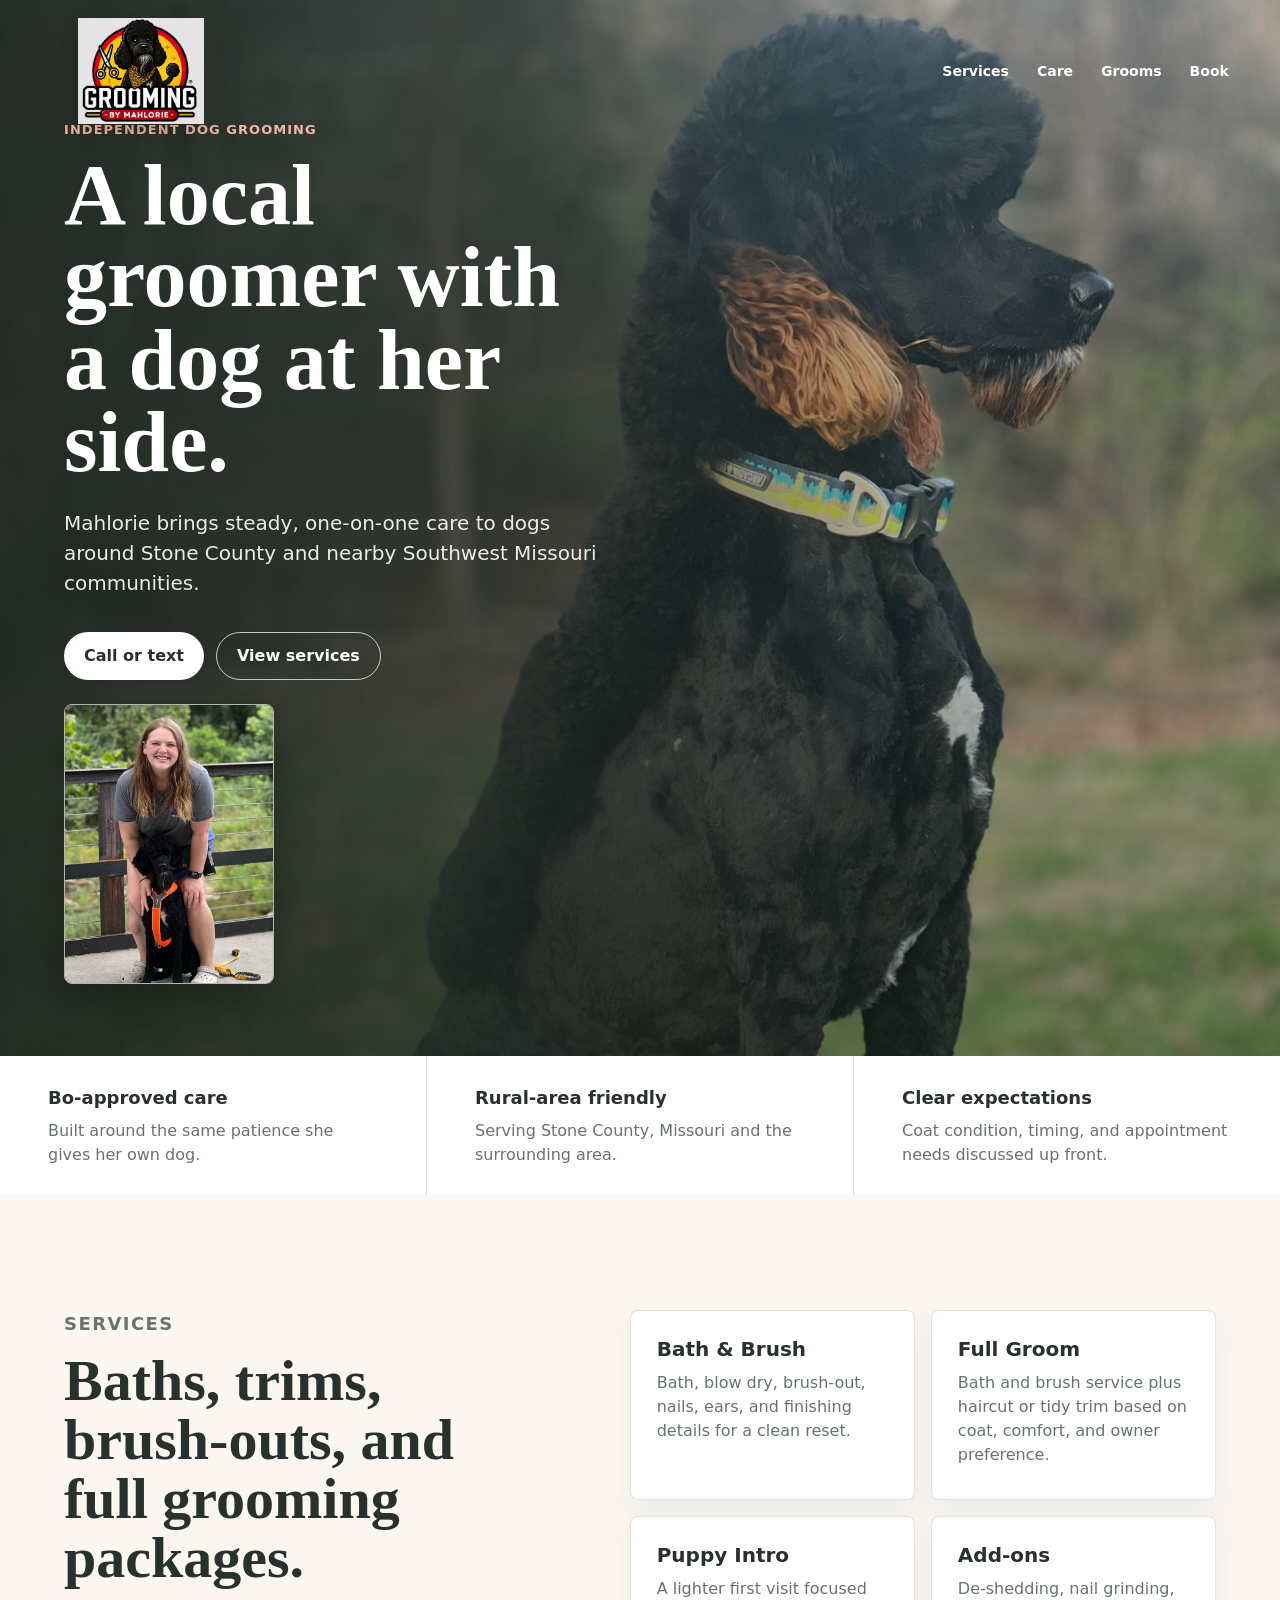
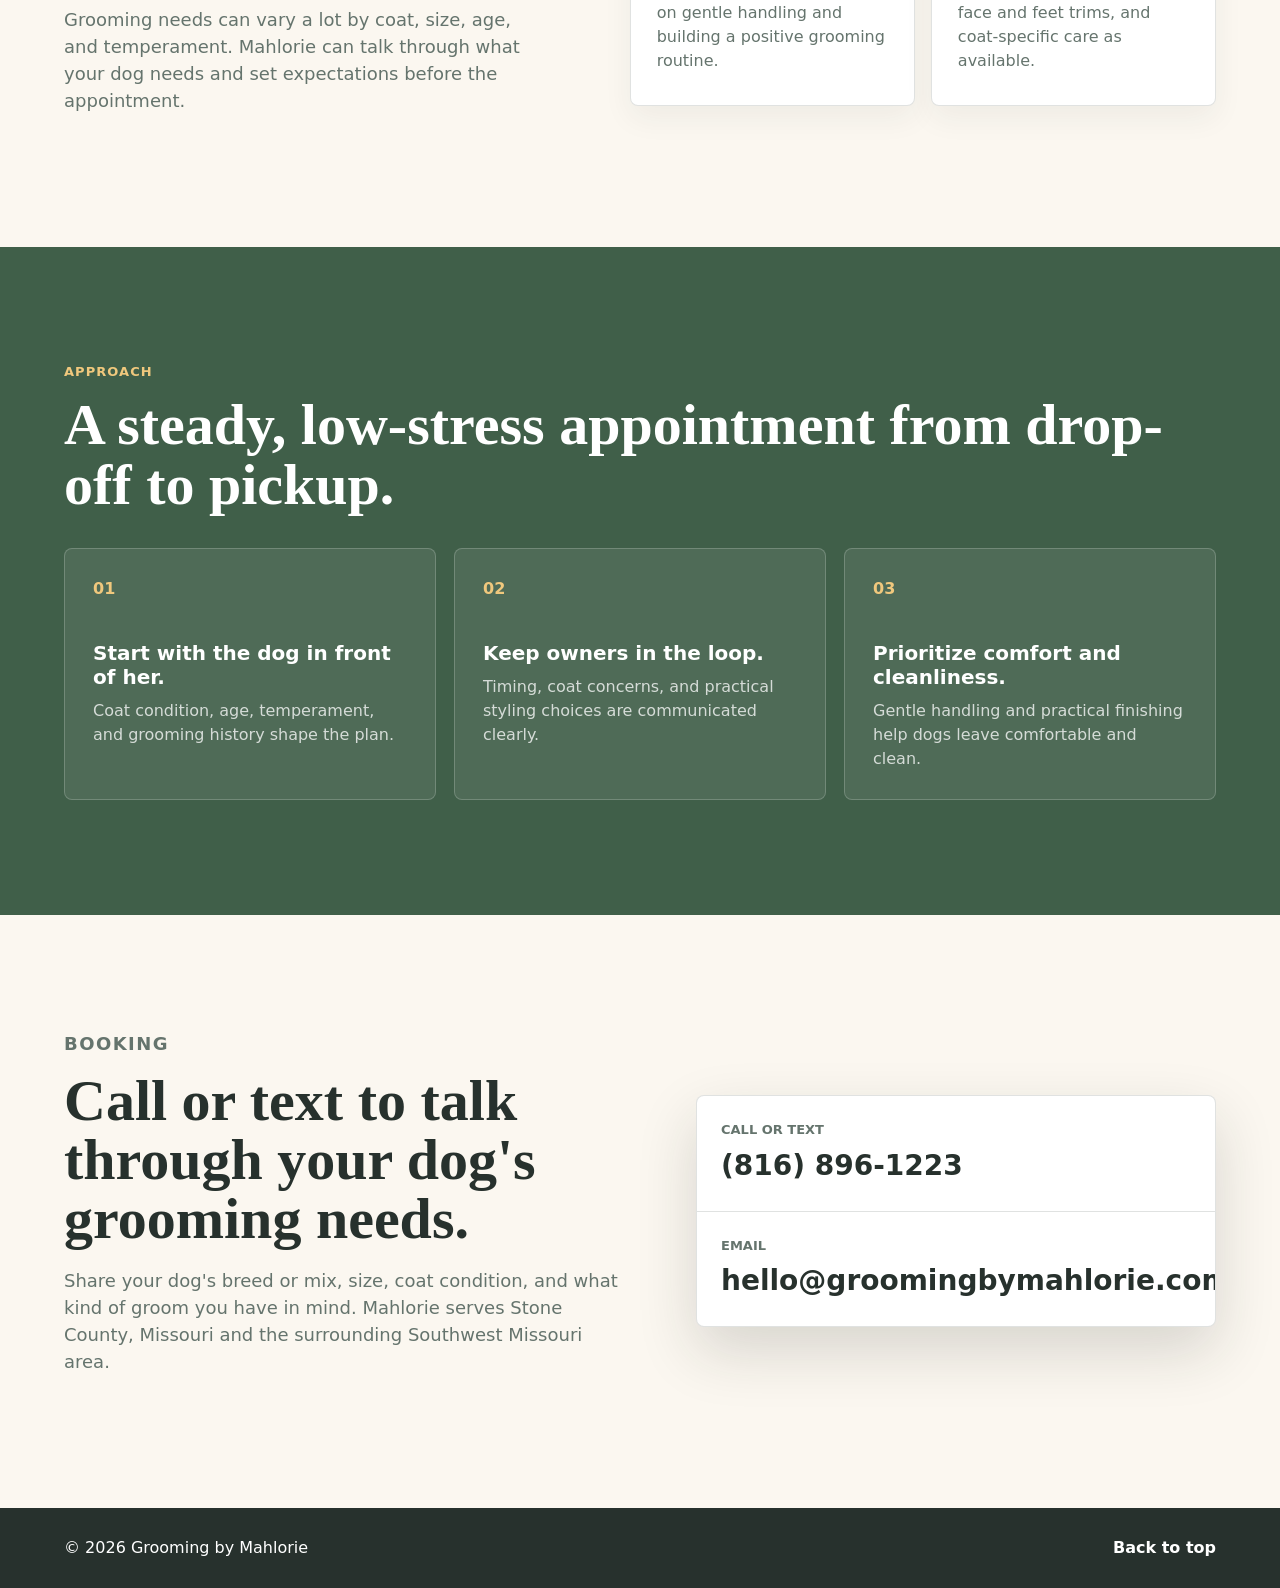
==== commit c297101a: "Use supplied logo and refine hero layout" ====
--- a/index.html
+++ b/index.html
@@ -8,14 +8,13 @@
       name="description"
       content="Grooming by Mahlorie offers calm, one-on-one dog grooming for Stone County, Missouri and the surrounding Southwest Missouri area."
     >
-    <link rel="preload" href="assets/photos/hero/mahlorie-bo-hero.jpeg" as="image">
+    <link rel="preload" href="assets/photos/hero/bo-hero.jpeg" as="image">
     <link rel="stylesheet" href="styles.css">
   </head>
   <body>
     <header class="site-header" aria-label="Primary navigation">
       <a class="brand" href="#top" aria-label="Grooming by Mahlorie home">
-        <img class="brand-mark" src="assets/bo-mark.svg" alt="" width="48" height="48">
-        <span>Grooming by Mahlorie</span>
+        <img class="brand-logo" src="assets/photos/logo/ChatGPT Image Jun 24, 2026, 10_56_22 AM.png" alt="Grooming by Mahlorie" width="160" height="128">
       </a>
       <nav class="nav-links" aria-label="Site sections">
         <a href="#services">Services</a>
@@ -27,7 +26,7 @@
 
     <main id="top">
       <section class="hero" aria-labelledby="hero-title">
-        <img class="hero-image bo-hero-image" src="assets/photos/hero/mahlorie-bo-hero.jpeg" alt="Mahlorie smiling with Bo, her black doodle sidekick, outdoors">
+        <img class="hero-image bo-hero-image" src="assets/photos/hero/bo-hero.jpeg" alt="Bo, a black doodle with tan ears and a white beard, sitting outdoors">
         <img class="hero-focus-image" src="assets/photos/hero/mahlorie-bo-hero.jpeg" alt="" aria-hidden="true">
         <div class="hero-overlay" aria-hidden="true"></div>
         <div class="hero-content">
@@ -40,6 +39,7 @@
             <a class="button primary" href="tel:+18168961223">Call or text</a>
             <a class="button secondary" href="#services">View services</a>
           </div>
+          <img class="hero-inline-image" src="assets/photos/hero/mahlorie-bo-hero.jpeg" alt="Mahlorie smiling with Bo outdoors">
         </div>
       </section>
 
@@ -129,10 +129,6 @@
             <span>Email</span>
             <strong>hello@groomingbymahlorie.com</strong>
           </a>
-          <div class="contact-link">
-            <span>Serving</span>
-            <strong>Stone County, Missouri and nearby areas</strong>
-          </div>
         </div>
       </section>
     </main>
--- a/styles.css
+++ b/styles.css
@@ -63,17 +63,17 @@
 .brand {
   display: inline-flex;
   align-items: center;
-  gap: 12px;
   min-width: 0;
-  font-weight: 800;
   text-decoration: none;
 }
 
-.brand-mark {
-  width: 42px;
-  height: 42px;
+.brand-logo {
   display: block;
-  border-radius: 50%;
+  width: clamp(118px, 14vw, 184px);
+  height: auto;
+  max-height: 106px;
+  object-fit: contain;
+  filter: drop-shadow(0 8px 18px rgba(0, 0, 0, 0.22));
 }
 
 .nav-links {
@@ -111,32 +111,21 @@
   width: 100%;
   height: 100%;
   object-fit: cover;
-  filter: blur(2px);
-  transform: scale(1.02);
 }
 
 .bo-hero-image {
-  object-position: 66% 42%;
+  object-position: 68% 28%;
 }
 
 .hero-focus-image {
-  z-index: 1;
-  right: clamp(32px, 8vw, 132px);
-  bottom: 0;
-  width: min(40vw, 520px);
-  height: calc(100% - 104px);
-  object-fit: contain;
-  object-position: bottom center;
-  filter: drop-shadow(0 28px 54px rgba(0, 0, 0, 0.3));
-  -webkit-mask-image: linear-gradient(90deg, transparent 0%, #000 14%, #000 88%, transparent 100%);
-  mask-image: linear-gradient(90deg, transparent 0%, #000 14%, #000 88%, transparent 100%);
+  display: none;
 }
 
 .hero-overlay {
   z-index: 2;
   background:
-    linear-gradient(90deg, rgba(28, 37, 31, 0.94) 0%, rgba(28, 37, 31, 0.8) 42%, rgba(28, 37, 31, 0.35) 72%),
-    linear-gradient(0deg, rgba(28, 37, 31, 0.42), rgba(28, 37, 31, 0.08));
+    linear-gradient(90deg, rgba(28, 37, 31, 0.92) 0%, rgba(28, 37, 31, 0.72) 39%, rgba(28, 37, 31, 0.16) 72%),
+    linear-gradient(0deg, rgba(28, 37, 31, 0.34), rgba(28, 37, 31, 0.04));
 }
 
 .hero-content {
@@ -201,6 +190,18 @@
   flex-wrap: wrap;
   gap: 12px;
   margin-top: 34px;
+}
+
+.hero-inline-image {
+  display: block;
+  width: min(100%, 210px);
+  aspect-ratio: 3 / 4;
+  margin-top: 24px;
+  border: 1px solid rgba(255, 255, 255, 0.64);
+  border-radius: 8px;
+  object-fit: cover;
+  object-position: center;
+  box-shadow: 0 18px 40px rgba(0, 0, 0, 0.28);
 }
 
 .button {
@@ -464,17 +465,12 @@
     background: linear-gradient(90deg, rgba(28, 37, 31, 0.92), rgba(28, 37, 31, 0.55));
   }
 
-  .hero-focus-image {
-    display: none;
-  }
-
-  .hero-image {
-    filter: none;
-    transform: none;
-  }
-
   .bo-hero-image {
-    object-position: 54% 50%;
+    object-position: 58% 50%;
+  }
+
+  .hero-inline-image {
+    width: min(78vw, 220px);
   }
 
   h1 {
@@ -500,12 +496,17 @@
     padding: 14px 16px;
   }
 
+  .brand-logo {
+    width: 112px;
+    max-height: 86px;
+  }
+
   .nav-links {
     display: none;
   }
 
   .hero {
-    padding: 112px 18px 54px;
+    padding: 146px 18px 54px;
   }
 
   .hero-copy {
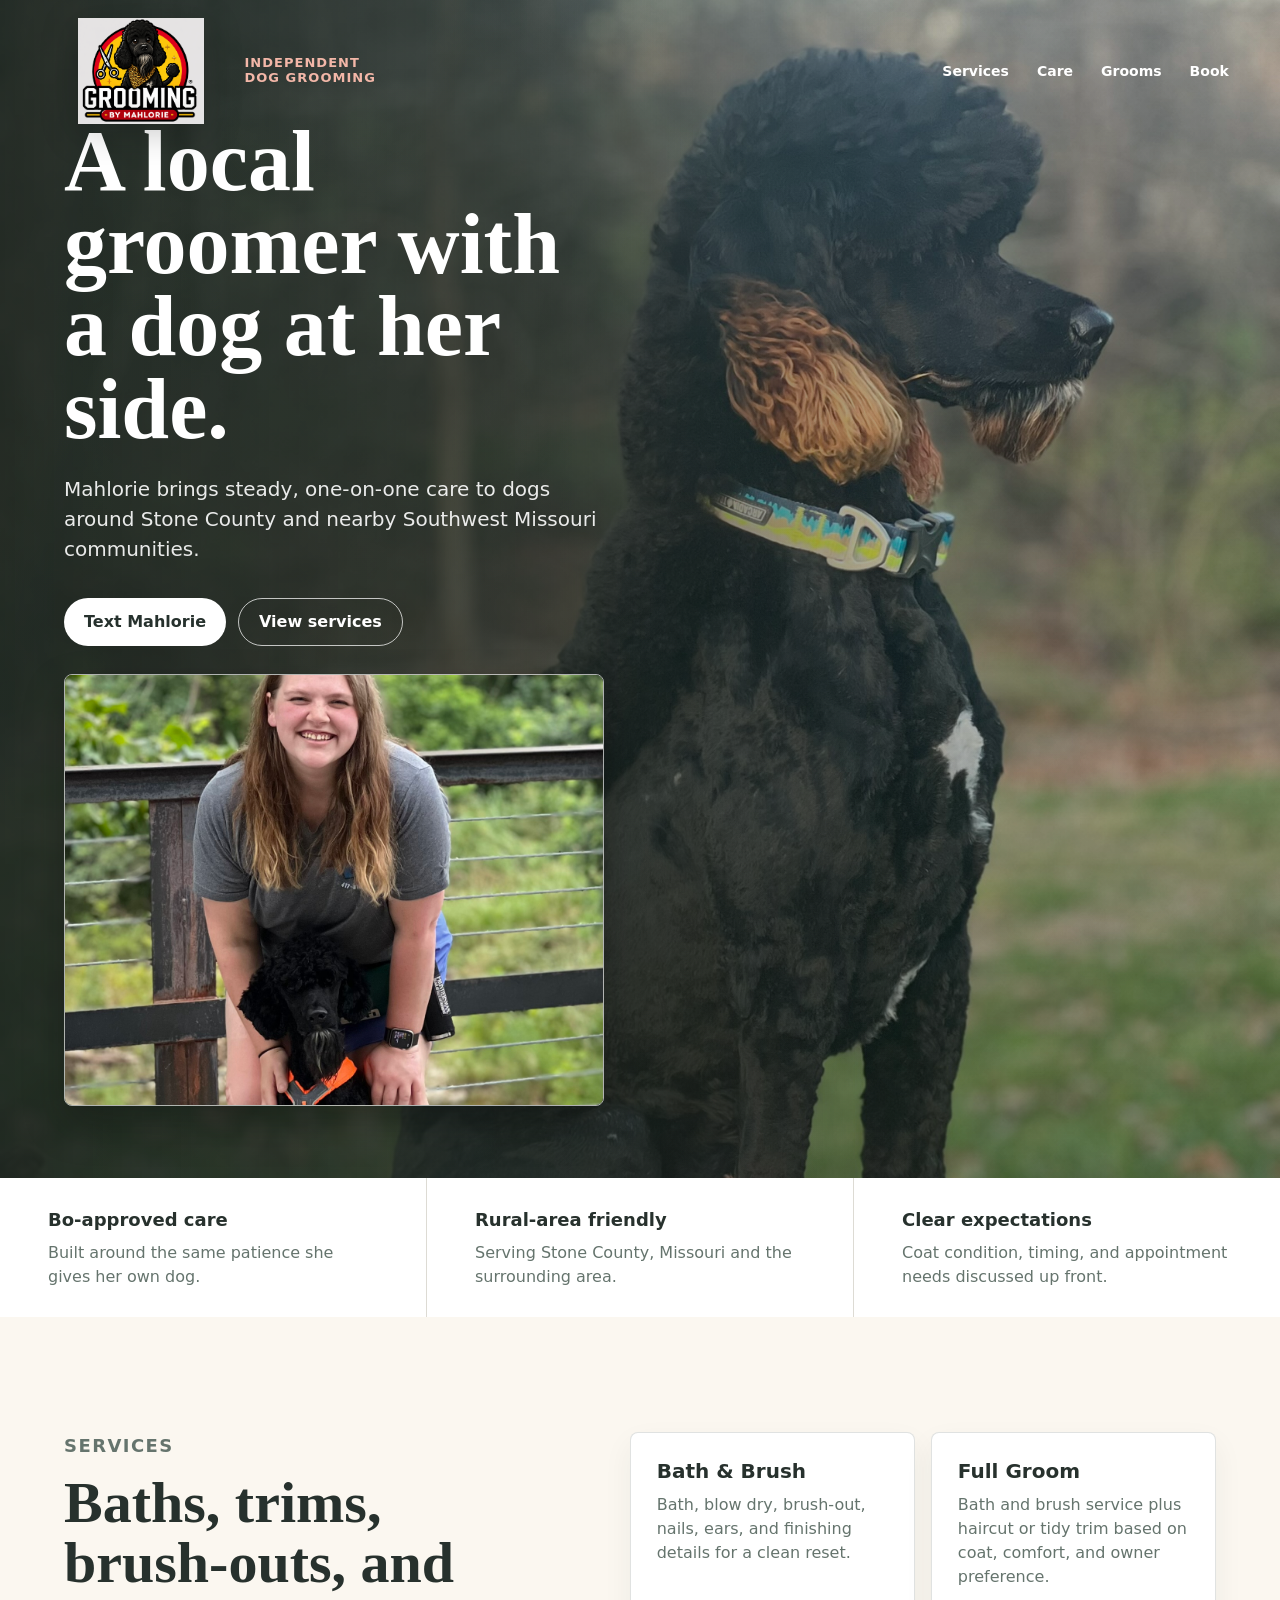
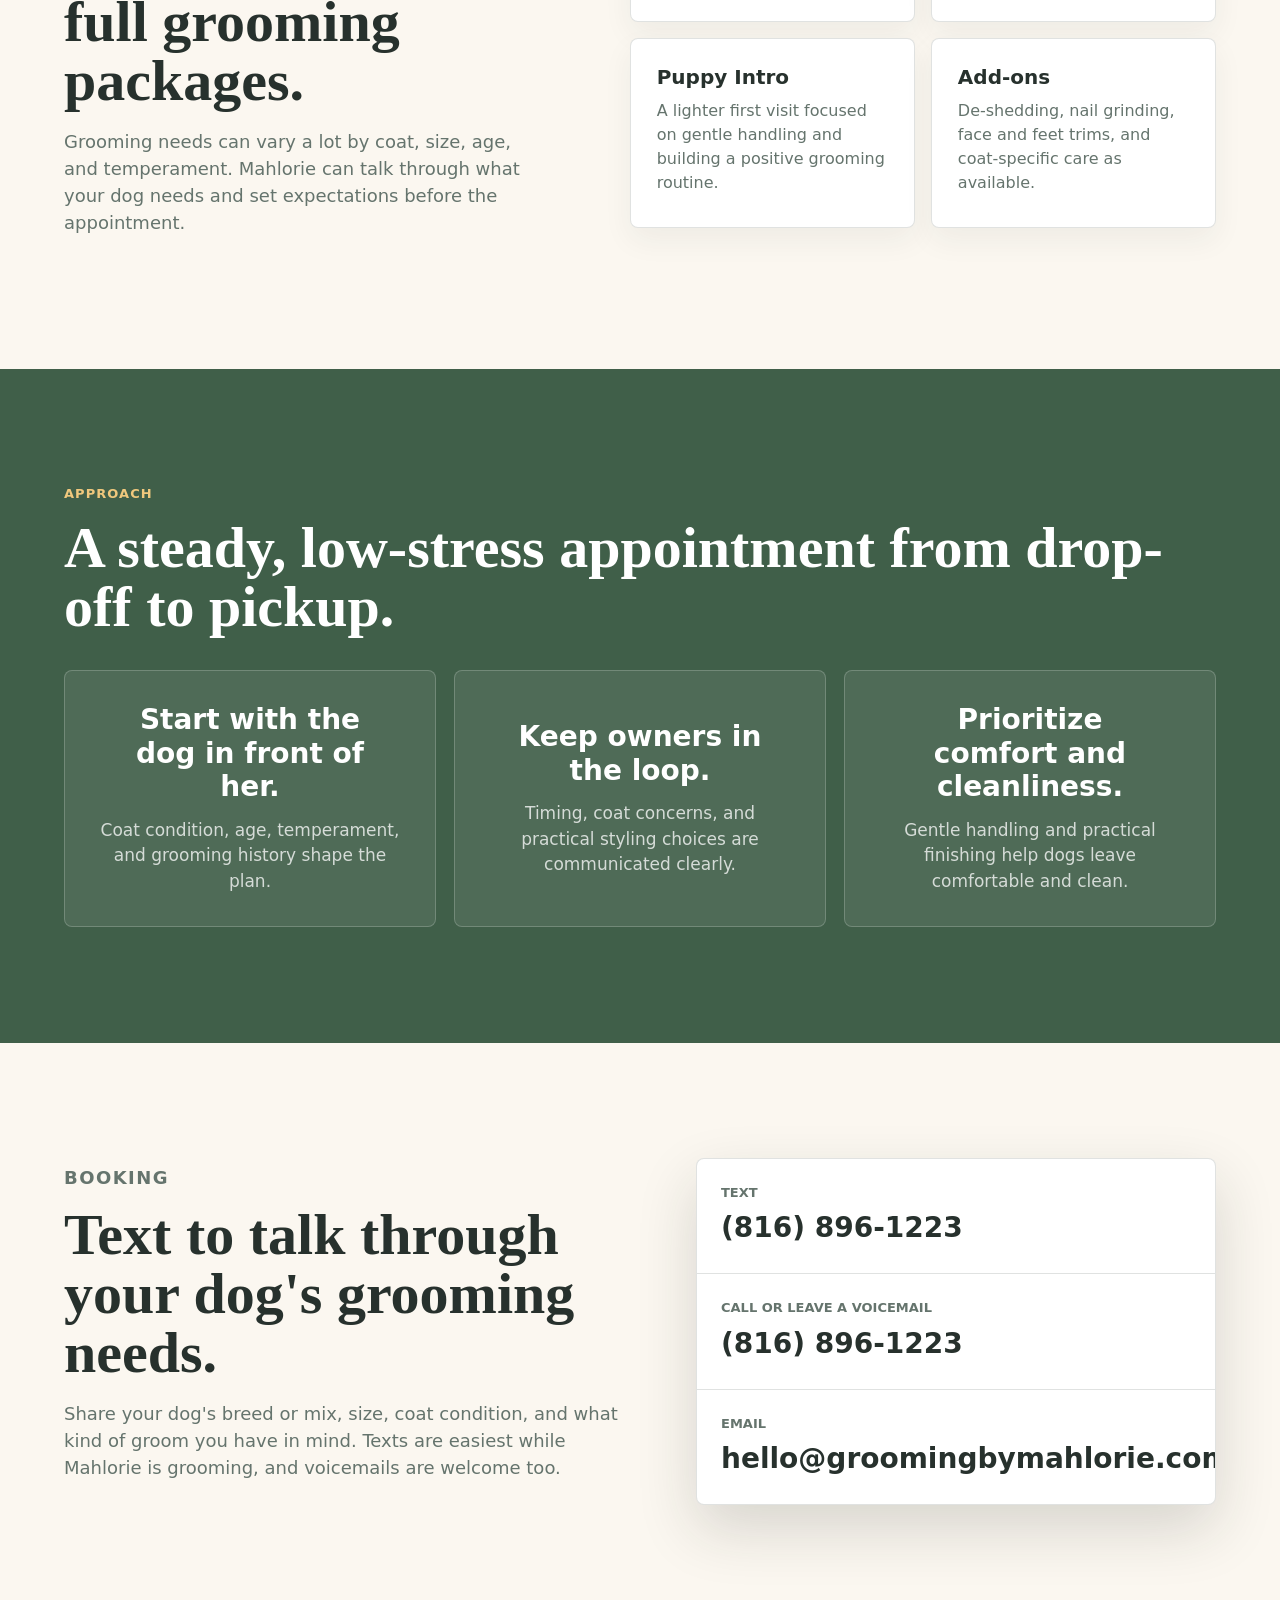
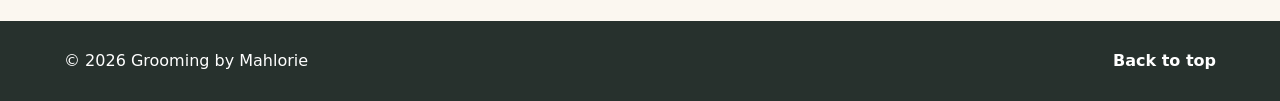
==== commit e947f56e: "Refine homepage contact and layout" ====
--- a/index.html
+++ b/index.html
@@ -15,6 +15,7 @@
     <header class="site-header" aria-label="Primary navigation">
       <a class="brand" href="#top" aria-label="Grooming by Mahlorie home">
         <img class="brand-logo" src="assets/photos/logo/ChatGPT Image Jun 24, 2026, 10_56_22 AM.png" alt="Grooming by Mahlorie" width="160" height="128">
+        <span class="brand-tagline">Independent dog grooming</span>
       </a>
       <nav class="nav-links" aria-label="Site sections">
         <a href="#services">Services</a>
@@ -30,13 +31,12 @@
         <img class="hero-focus-image" src="assets/photos/hero/mahlorie-bo-hero.jpeg" alt="" aria-hidden="true">
         <div class="hero-overlay" aria-hidden="true"></div>
         <div class="hero-content">
-          <p class="eyebrow">Independent dog grooming</p>
           <h1 id="hero-title">A local groomer with a dog at her side.</h1>
           <p class="hero-copy">
             Mahlorie brings steady, one-on-one care to dogs around Stone County and nearby Southwest Missouri communities.
           </p>
           <div class="hero-actions">
-            <a class="button primary" href="tel:+18168961223">Call or text</a>
+            <a class="button primary" href="sms:+18168961223">Text Mahlorie</a>
             <a class="button secondary" href="#services">View services</a>
           </div>
           <img class="hero-inline-image" src="assets/photos/hero/mahlorie-bo-hero.jpeg" alt="Mahlorie smiling with Bo outdoors">
@@ -94,17 +94,14 @@
         </div>
         <div class="care-grid">
           <article>
-            <span>01</span>
             <h3>Start with the dog in front of her.</h3>
             <p>Coat condition, age, temperament, and grooming history shape the plan.</p>
           </article>
           <article>
-            <span>02</span>
             <h3>Keep owners in the loop.</h3>
             <p>Timing, coat concerns, and practical styling choices are communicated clearly.</p>
           </article>
           <article>
-            <span>03</span>
             <h3>Prioritize comfort and cleanliness.</h3>
             <p>Gentle handling and practical finishing help dogs leave comfortable and clean.</p>
           </article>
@@ -114,15 +111,19 @@
       <section class="section contact-section" id="contact" aria-labelledby="contact-title">
         <div class="contact-copy">
           <p class="eyebrow">Booking</p>
-          <h2 id="contact-title">Call or text to talk through your dog's grooming needs.</h2>
+          <h2 id="contact-title">Text to talk through your dog's grooming needs.</h2>
           <p>
             Share your dog's breed or mix, size, coat condition, and what kind of groom you have in mind.
-            Mahlorie serves Stone County, Missouri and the surrounding Southwest Missouri area.
+            Texts are easiest while Mahlorie is grooming, and voicemails are welcome too.
           </p>
         </div>
         <div class="contact-panel">
+          <a class="contact-link" href="sms:+18168961223">
+            <span>Text</span>
+            <strong>(816) 896-1223</strong>
+          </a>
           <a class="contact-link" href="tel:+18168961223">
-            <span>Call or text</span>
+            <span>Call or leave a voicemail</span>
             <strong>(816) 896-1223</strong>
           </a>
           <a class="contact-link" href="mailto:hello@groomingbymahlorie.com">
--- a/styles.css
+++ b/styles.css
@@ -63,6 +63,7 @@
 .brand {
   display: inline-flex;
   align-items: center;
+  gap: 14px;
   min-width: 0;
   text-decoration: none;
 }
@@ -76,6 +77,21 @@
   filter: drop-shadow(0 8px 18px rgba(0, 0, 0, 0.22));
 }
 
+.brand-tagline {
+  max-width: 150px;
+  color: #f3b7a8;
+  font-size: 13px;
+  font-weight: 900;
+  letter-spacing: 0.08em;
+  line-height: 1.15;
+  text-transform: uppercase;
+}
+
+.page-header-nav .brand-tagline,
+.site-header.scrolled .brand-tagline {
+  color: var(--rose);
+}
+
 .nav-links {
   display: flex;
   gap: clamp(12px, 3vw, 28px);
@@ -194,13 +210,13 @@
 
 .hero-inline-image {
   display: block;
-  width: min(100%, 210px);
-  aspect-ratio: 3 / 4;
-  margin-top: 24px;
+  width: min(100%, 540px);
+  aspect-ratio: 5 / 4;
+  margin-top: 28px;
   border: 1px solid rgba(255, 255, 255, 0.64);
   border-radius: 8px;
   object-fit: cover;
-  object-position: center;
+  object-position: center 35%;
   box-shadow: 0 18px 40px rgba(0, 0, 0, 0.28);
 }
 
@@ -310,22 +326,27 @@
 }
 
 .care-grid article {
-  min-height: 240px;
-  padding: 28px;
+  display: grid;
+  min-height: 210px;
+  align-content: center;
+  justify-items: center;
+  padding: 32px;
   border: 1px solid rgba(255, 255, 255, 0.2);
   border-radius: 8px;
   background: rgba(255, 255, 255, 0.08);
-}
-
-.care-grid span {
-  display: block;
-  margin-bottom: 40px;
-  color: #f0c87d;
-  font-weight: 900;
+  text-align: center;
+}
+
+.care-grid h3 {
+  max-width: 13ch;
+  margin-bottom: 14px;
+  font-size: clamp(22px, 2.2vw, 28px);
 }
 
 .care-grid p {
+  max-width: 28ch;
   color: rgba(255, 255, 255, 0.76);
+  font-size: 17px;
 }
 
 .contact-section {
